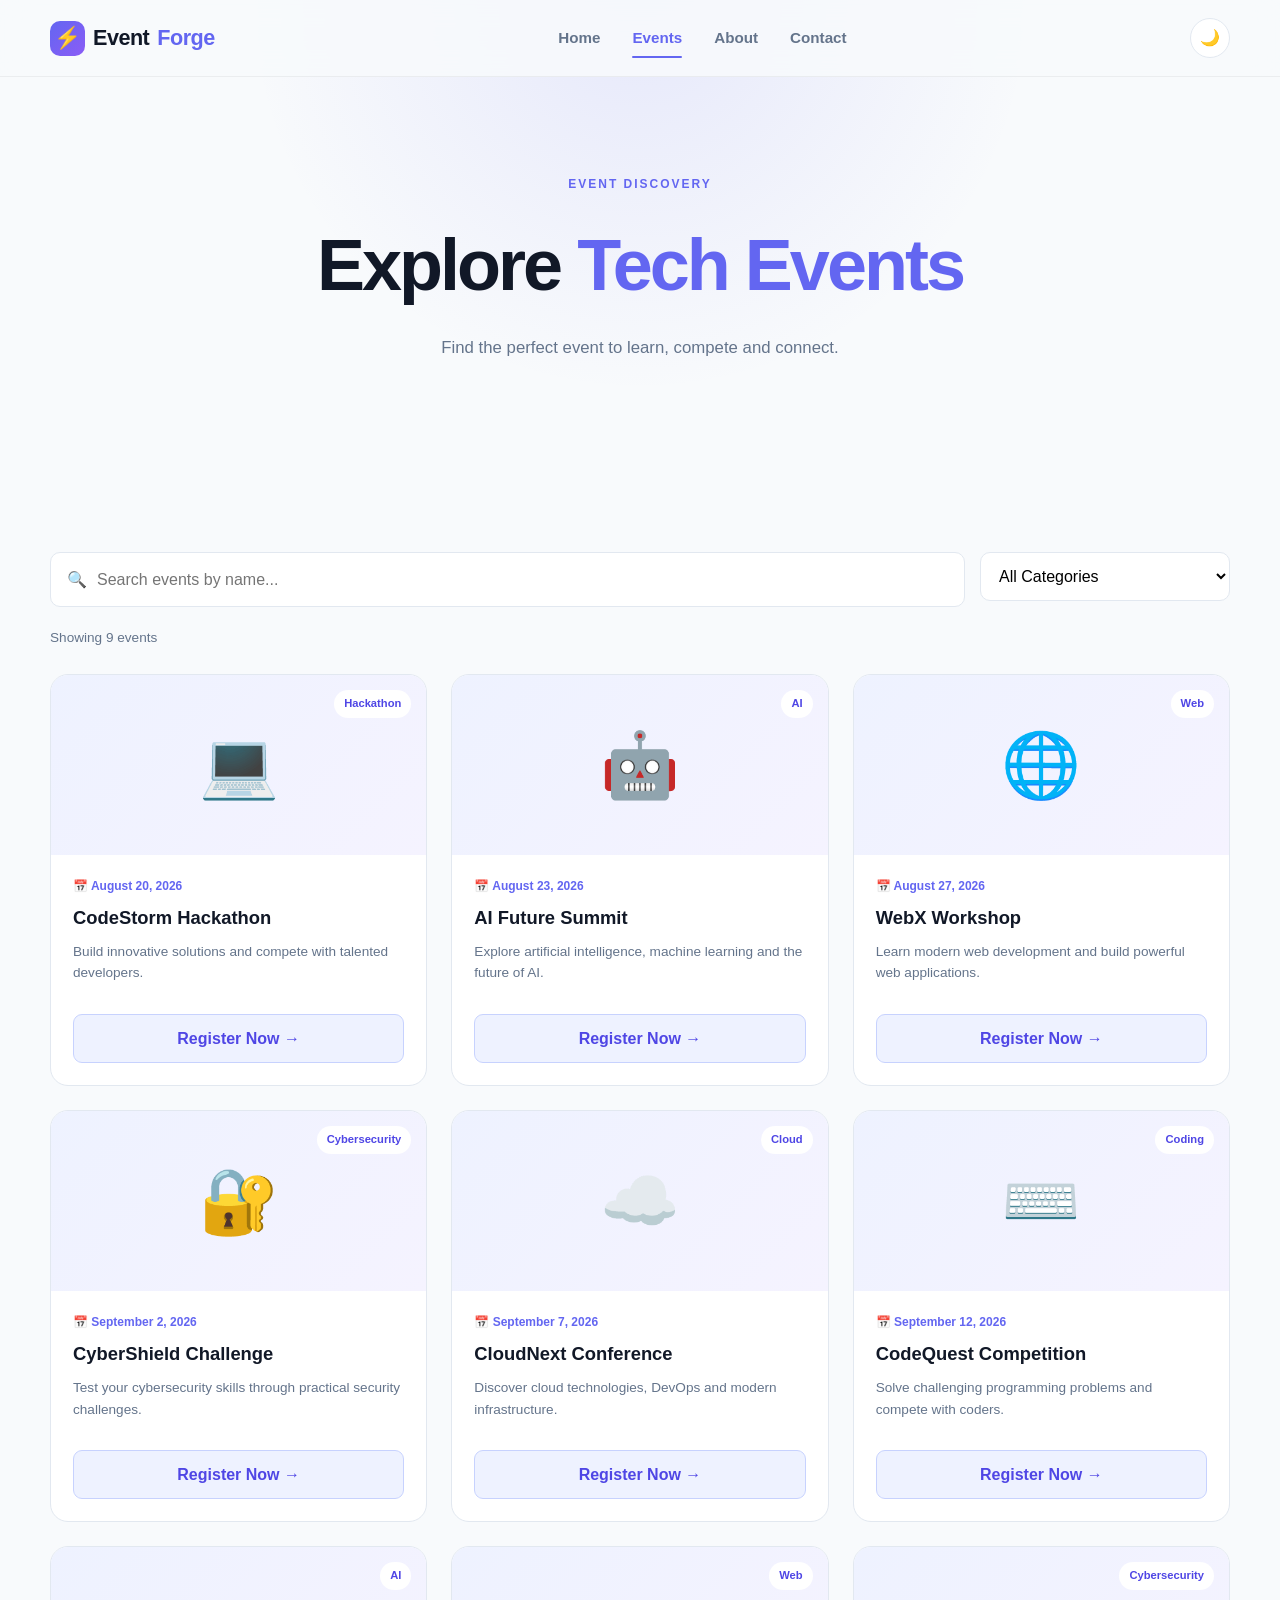
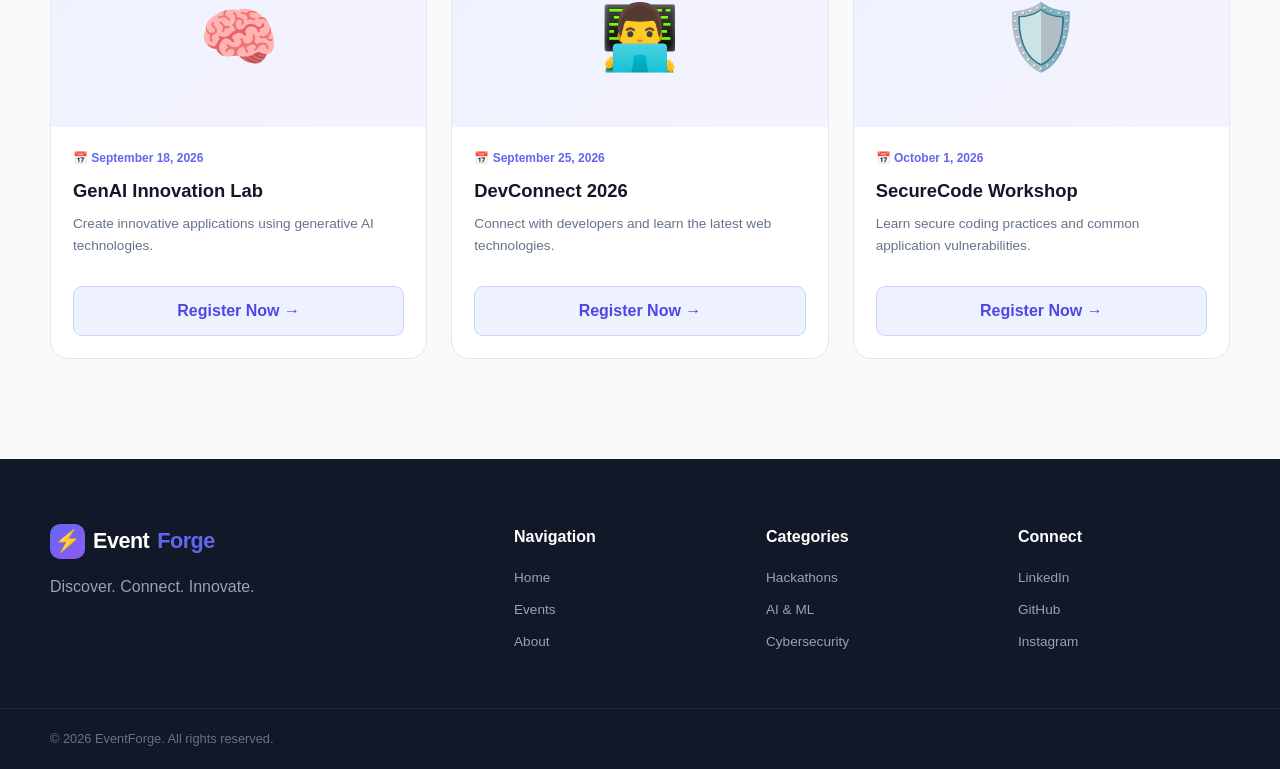
==== events.html @ 26159d92 "completly updated the UI of the website." ====
<!DOCTYPE html>
<html lang="en">

<head>

    <meta charset="UTF-8">

    <meta
        name="viewport"
        content="width=device-width, initial-scale=1.0">

    <title>Events | EventForge</title>

    <link rel="stylesheet" href="css/styles.css">
    <link rel="stylesheet" href="css/responsive.css">

</head>

<body>

    <!-- HEADER -->

    <header class="header">

        <div class="container nav-container">

            <a href="index.html" class="logo">
                <span class="logo-icon">⚡</span>
                Event<span>Forge</span>
            </a>

            <nav class="navbar" id="navbar">

                <a href="index.html" class="nav-link">
                    Home
                </a>

                <a href="events.html" class="nav-link active">
                    Events
                </a>

                <a href="index.html#about" class="nav-link">
                    About
                </a>

                <a href="index.html#contact" class="nav-link">
                    Contact
                </a>

            </nav>

            <div class="nav-actions">

                <button
                    class="theme-btn"
                    id="themeToggle">
                    🌙
                </button>

                <button
                    class="menu-btn"
                    id="menuBtn">
                    ☰
                </button>

            </div>

        </div>

    </header>


    <main>

        <!-- PAGE HERO -->

        <section class="page-hero">

            <div class="container">

                <span class="section-label">
                    EVENT DISCOVERY
                </span>

                <h1>
                    Explore <span>Tech Events</span>
                </h1>

                <p>
                    Find the perfect event to learn, compete and connect.
                </p>

            </div>

        </section>


        <!-- EVENTS -->

        <section class="events-section section">

            <div class="container">

                <!-- SEARCH -->

                <div class="event-controls">

                    <div class="search-box">

                        <span>🔍</span>

                        <input
                            type="text"
                            id="searchInput"
                            placeholder="Search events by name...">

                    </div>


                    <div class="filter-box">

                        <select id="categoryFilter">

                            <option value="all">
                                All Categories
                            </option>

                            <option value="Hackathon">
                                Hackathon
                            </option>

                            <option value="AI">
                                AI & ML
                            </option>

                            <option value="Web">
                                Web Development
                            </option>

                            <option value="Cybersecurity">
                                Cybersecurity
                            </option>

                            <option value="Cloud">
                                Cloud Computing
                            </option>

                            <option value="Coding">
                                Coding
                            </option>

                        </select>

                    </div>

                </div>


                <div class="results-info">

                    <p id="resultsCount">
                        Showing events
                    </p>

                </div>


                <div
                    class="event-grid full-events"
                    id="eventsContainer">

                    <!-- Events loaded using JavaScript -->

                </div>


                <div
                    class="no-events"
                    id="noEvents"
                    style="display:none;">

                    <div>
                        🔍
                    </div>

                    <h3>
                        No events found
                    </h3>

                    <p>
                        Try another search or category.
                    </p>

                </div>

            </div>

        </section>

    </main>


    <!-- REGISTRATION MODAL -->

    <div
        class="modal"
        id="registrationModal">

        <div class="modal-content">

            <button
                class="modal-close"
                id="closeModal">
                ×
            </button>

            <div class="modal-header">

                <span class="modal-icon">
                    📝
                </span>

                <h2>
                    Register for Event
                </h2>

                <p id="selectedEvent">
                    Event Registration
                </p>

            </div>


            <form id="registrationForm">

                <input
                    type="hidden"
                    id="eventName"
                    name="eventName">


                <div class="form-group">

                    <label for="name">
                        Full Name
                    </label>

                    <input
                        type="text"
                        id="name"
                        name="name"
                        placeholder="Enter your full name">

                    <small class="error" id="nameError"></small>

                </div>


                <div class="form-group">

                    <label for="email">
                        Email Address
                    </label>

                    <input
                        type="email"
                        id="email"
                        name="email"
                        placeholder="Enter your email">

                    <small class="error" id="emailError"></small>

                </div>


                <div class="form-group">

                    <label for="college">
                        College
                    </label>

                    <input
                        type="text"
                        id="college"
                        name="college"
                        placeholder="Enter your college name">

                    <small class="error" id="collegeError"></small>

                </div>


                <div class="form-group">

                    <label for="eventSelection">
                        Select Event
                    </label>

                    <select id="eventSelection">

                        <option value="">
                            Select an event
                        </option>

                    </select>

                    <small class="error" id="eventError"></small>

                </div>


                <button
                    type="submit"
                    class="btn btn-primary form-submit">

                    Complete Registration →

                </button>

            </form>


            <div
                class="success-message"
                id="successMessage">

                <div class="success-icon">
                    ✓
                </div>

                <h3>
                    Registration Successful!
                </h3>

                <p>
                    You have successfully registered for the event.
                </p>

                <button
                    class="btn btn-primary"
                    id="successClose">

                    Done

                </button>

            </div>

        </div>

    </div>


    <!-- FOOTER -->

    <footer class="footer">

        <div class="container footer-grid">

            <div class="footer-brand">

                <a href="index.html" class="logo">
                    <span class="logo-icon">⚡</span>
                    Event<span>Forge</span>
                </a>

                <p>
                    Discover. Connect. Innovate.
                </p>

            </div>


            <div class="footer-column">

                <h4>Navigation</h4>

                <a href="index.html">
                    Home
                </a>

                <a href="events.html">
                    Events
                </a>

                <a href="index.html#about">
                    About
                </a>

            </div>


            <div class="footer-column">

                <h4>Categories</h4>

                <a href="#">Hackathons</a>
                <a href="#">AI & ML</a>
                <a href="#">Cybersecurity</a>

            </div>


            <div class="footer-column">

                <h4>Connect</h4>

                <a href="#">LinkedIn</a>
                <a href="#">GitHub</a>
                <a href="#">Instagram</a>

            </div>

        </div>


        <div class="footer-bottom">

            <div class="container">

                <p>
                    © 2026 EventForge. All rights reserved.
                </p>

            </div>

        </div>

    </footer>


    <script src="js/events.js"></script>
    <script src="js/registration.js"></script>
    <script src="js/script.js"></script>

</body>
</html>
---- css/styles.css ----
/* ==========================================
   EVENTFORGE
   MAIN STYLESHEET
========================================== */


/* ==========================================
   RESET
========================================== */

* {
    margin: 0;
    padding: 0;
    box-sizing: border-box;
}


html {
    scroll-behavior: smooth;
}


body {
    font-family:
        Inter,
        Arial,
        Helvetica,
        sans-serif;

    background: #f8fafc;

    color: #111827;

    line-height: 1.6;

    transition:
        background 0.3s ease,
        color 0.3s ease;
}


body.modal-open {
    overflow: hidden;
}


a {
    text-decoration: none;
    color: inherit;
}


button,
input,
select {
    font: inherit;
}


button {
    cursor: pointer;
}


img {
    max-width: 100%;
    display: block;
}


/* ==========================================
   CONTAINER
========================================== */

.container {
    width: min(
        1180px,
        calc(100% - 40px)
    );

    margin: auto;
}


/* ==========================================
   HEADER
========================================== */

.header {
    position: fixed;

    top: 0;
    left: 0;

    width: 100%;

    z-index: 1000;

    background: rgba(
        248,
        250,
        252,
        0.88
    );

    backdrop-filter: blur(15px);

    border-bottom:
        1px solid rgba(
            0,
            0,
            0,
            0.05
        );

    transition: 0.3s ease;
}


.header.scrolled {
    box-shadow:
        0 8px 30px rgba(
            0,
            0,
            0,
            0.08
        );
}


.nav-container {
    height: 76px;

    display: flex;

    align-items: center;

    justify-content: space-between;

    gap: 30px;
}


/* ==========================================
   LOGO
========================================== */

.logo {
    display: flex;

    align-items: center;

    gap: 8px;

    font-size: 1.35rem;

    font-weight: 800;

    letter-spacing: -0.5px;
}


.logo span:last-child {
    color: #6366f1;
}


.logo-icon {
    width: 35px;

    height: 35px;

    display: grid;

    place-items: center;

    border-radius: 10px;

    color: white;

    background:
        linear-gradient(
            135deg,
            #6366f1,
            #8b5cf6
        );
}


/* ==========================================
   NAVIGATION
========================================== */

.navbar {
    display: flex;

    align-items: center;

    gap: 32px;
}


.nav-link {
    position: relative;

    font-size: 0.95rem;

    font-weight: 600;

    color: #64748b;

    transition: 0.25s ease;
}


.nav-link:hover,
.nav-link.active {
    color: #6366f1;
}


.nav-link.active::after {
    content: "";

    position: absolute;

    left: 0;

    bottom: -8px;

    width: 100%;

    height: 2px;

    border-radius: 10px;

    background: #6366f1;
}


.nav-actions {
    display: flex;

    align-items: center;

    gap: 12px;
}


.theme-btn {
    width: 40px;

    height: 40px;

    border: 1px solid #e2e8f0;

    border-radius: 50%;

    background: white;

    transition: 0.25s ease;
}


.theme-btn:hover {
    transform: rotate(15deg);
}


.nav-register {
    padding:
        10px 18px;

    border-radius: 9px;

    color: white;

    font-size: 0.9rem;

    font-weight: 700;

    background:
        linear-gradient(
            135deg,
            #6366f1,
            #8b5cf6
        );
}


.menu-btn {
    display: none;

    border: none;

    background: none;

    font-size: 1.5rem;
}


/* ==========================================
   HERO
========================================== */

.hero {
    position: relative;

    min-height: 720px;

    padding-top: 76px;

    display: flex;

    align-items: center;

    overflow: hidden;
}


.hero-background {
    position: absolute;

    inset: 0;

    background:
        radial-gradient(
            circle at 10% 20%,
            rgba(
                99,
                102,
                241,
                0.13
            ),
            transparent 30%
        ),

        radial-gradient(
            circle at 85% 40%,
            rgba(
                139,
                92,
                246,
                0.13
            ),
            transparent 30%
        );
}


.hero-container {
    position: relative;

    display: grid;

    grid-template-columns:
        1.1fr
        0.9fr;

    align-items: center;

    gap: 70px;
}


.hero-badge {
    display: inline-flex;

    padding:
        7px 13px;

    margin-bottom: 20px;

    border:
        1px solid
        rgba(
            99,
            102,
            241,
            0.2
        );

    border-radius: 30px;

    background:
        rgba(
            99,
            102,
            241,
            0.07
        );

    color: #6366f1;

    font-size: 0.8rem;

    font-weight: 700;
}


.hero h1 {
    max-width: 700px;

    font-size:
        clamp(
            3rem,
            6vw,
            5.5rem
        );

    line-height: 0.98;

    letter-spacing: -4px;

    margin-bottom: 25px;
}


.hero h1 span {
    display: block;

    color: #6366f1;
}


.hero-content > p {
    max-width: 570px;

    margin-bottom: 30px;

    color: #64748b;

    font-size: 1.1rem;
}


.hero-buttons {
    display: flex;

    align-items: center;

    gap: 14px;

    margin-bottom: 45px;
}


.btn {
    display: inline-flex;

    justify-content: center;

    align-items: center;

    gap: 8px;

    padding:
        13px 22px;

    border-radius: 10px;

    border: none;

    font-weight: 700;

    transition:
        transform 0.25s ease,
        box-shadow 0.25s ease;
}


.btn:hover {
    transform: translateY(-2px);
}


.btn-primary {
    color: white;

    background:
        linear-gradient(
            135deg,
            #6366f1,
            #8b5cf6
        );

    box-shadow:
        0 10px 25px
        rgba(
            99,
            102,
            241,
            0.22
        );
}


.btn-secondary {
    background: white;

    border:
        1px solid #e2e8f0;

    color: #334155;
}


.btn-light {
    background: white;

    color: #6366f1;
}


/* ==========================================
   STATS
========================================== */

.hero-stats {
    display: flex;

    gap: 40px;
}


.stat {
    display: flex;

    flex-direction: column;
}


.stat strong {
    font-size: 1.5rem;
}


.stat span {
    color: #64748b;

    font-size: 0.85rem;
}


/* ==========================================
   HERO VISUAL
========================================== */

.hero-card {
    position: relative;

    height: 480px;

    display: grid;

    place-items: center;
}


.hero-circle {
    width: 310px;

    height: 310px;

    display: grid;

    place-items: center;

    border-radius: 50%;

    background:
        linear-gradient(
            135deg,
            #6366f1,
            #8b5cf6
        );

    box-shadow:
        0 40px 90px
        rgba(
            99,
            102,
            241,
            0.25
        );

    animation:
        float 5s ease-in-out infinite;
}


.circle-content {
    width: 220px;

    height: 220px;

    display: flex;

    flex-direction: column;

    align-items: center;

    justify-content: center;

    border-radius: 50%;

    background: #111827;

    color: white;

    box-shadow:
        inset 0 0 30px
        rgba(
            255,
            255,
            255,
            0.08
        );
}


.circle-content span {
    font-size: 3rem;

    margin-bottom: 8px;
}


.circle-content strong {
    letter-spacing: 5px;
}


.circle-content small {
    letter-spacing: 3px;

    color: #a5b4fc;
}


.floating-card {
    position: absolute;

    z-index: 2;

    display: flex;

    align-items: center;

    gap: 12px;

    padding: 14px 18px;

    border-radius: 15px;

    background: white;

    box-shadow:
        0 20px 50px
        rgba(
            15,
            23,
            42,
            0.12
        );

    animation:
        float 4s ease-in-out infinite;
}


.floating-card span {
    font-size: 1.6rem;
}


.floating-card div {
    display: flex;

    flex-direction: column;
}


.floating-card strong {
    font-size: 0.9rem;
}


.floating-card small {
    color: #64748b;

    font-size: 0.72rem;
}


.card-one {
    top: 70px;

    left: 0;
}


.card-two {
    right: 0;

    bottom: 75px;

    animation-delay: 1s;
}


@keyframes float {

    0%,
    100% {
        transform: translateY(0);
    }

    50% {
        transform: translateY(-12px);
    }

}


/* ==========================================
   SECTIONS
========================================== */

.section {
    padding:
        100px 0;
}


.section-heading {
    text-align: center;

    margin-bottom: 55px;
}


.section-heading-row {
    display: flex;

    align-items: flex-end;

    justify-content: space-between;

    text-align: left;
}


.section-label {
    color: #6366f1;

    font-size: 0.75rem;

    font-weight: 800;

    letter-spacing: 2px;
}


.section-heading h2,
.about-content h2 {
    margin-top: 10px;

    font-size:
        clamp(
            2rem,
            4vw,
            3.2rem
        );

    line-height: 1.1;

    letter-spacing: -1.5px;
}


.section-heading h2 span,
.about-content h2 span,
.cta-box h2 span {
    color: #6366f1;
}


.section-heading p {
    max-width: 600px;

    margin:
        15px auto 0;

    color: #64748b;
}


/* ==========================================
   HIGHLIGHTS
========================================== */

.highlights {
    background: white;
}


.highlight-grid {
    display: grid;

    grid-template-columns:
        repeat(4, 1fr);

    gap: 20px;
}


.highlight-card {
    padding: 28px;

    border:
        1px solid #e2e8f0;

    border-radius: 18px;

    background: white;

    transition:
        transform 0.3s ease,
        box-shadow 0.3s ease;
}


.highlight-card:hover {
    transform: translateY(-6px);

    box-shadow:
        0 20px 50px
        rgba(
            15,
            23,
            42,
            0.08
        );
}


.highlight-icon {
    width: 50px;

    height: 50px;

    display: grid;

    place-items: center;

    margin-bottom: 20px;

    border-radius: 13px;

    background:
        #eef2ff;

    font-size: 1.4rem;
}


.highlight-card h3 {
    margin-bottom: 8px;

    font-size: 1.05rem;
}


.highlight-card p {
    color: #64748b;

    font-size: 0.9rem;
}


/* ==========================================
   EVENT CARDS
========================================== */

.event-grid {
    display: grid;

    grid-template-columns:
        repeat(3, 1fr);

    gap: 24px;
}


.event-card {
    overflow: hidden;

    border:
        1px solid #e2e8f0;

    border-radius: 18px;

    background: white;

    transition:
        transform 0.3s ease,
        box-shadow 0.3s ease;
}


.event-card:hover {
    transform: translateY(-6px);

    box-shadow:
        0 20px 50px
        rgba(
            15,
            23,
            42,
            0.1
        );
}


.event-image {
    position: relative;

    height: 180px;

    display: grid;

    place-items: center;

    background:
        linear-gradient(
            135deg,
            #eef2ff,
            #f5f3ff
        );
}


.event-icon {
    font-size: 4rem;
}


.event-category {
    position: absolute;

    top: 15px;

    right: 15px;

    padding:
        5px 10px;

    border-radius: 20px;

    color: #4f46e5;

    background: white;

    font-size: 0.7rem;

    font-weight: 700;
}


.event-content {
    padding: 22px;
}


.event-date {
    margin-bottom: 7px;

    color: #6366f1;

    font-size: 0.75rem;

    font-weight: 700;
}


.event-content h3 {
    margin-bottom: 8px;

    font-size: 1.15rem;
}


.event-content p {
    min-height: 55px;

    margin-bottom: 18px;

    color: #64748b;

    font-size: 0.85rem;
}


.event-register {
    width: 100%;

    padding: 11px;

    border:
        1px solid #c7d2fe;

    border-radius: 9px;

    color: #4f46e5;

    background: #eef2ff;

    font-weight: 700;

    transition: 0.25s ease;
}


.event-register:hover {
    color: white;

    background: #6366f1;
}


.view-all {
    color: #6366f1;

    font-weight: 700;

    font-size: 0.9rem;
}


/* ==========================================
   ABOUT
========================================== */

.about {
    background: white;
}


.about-container {
    display: grid;

    grid-template-columns:
        1fr 1fr;

    align-items: center;

    gap: 80px;
}


.about-visual {
    min-height: 420px;

    display: grid;

    place-items: center;

    border-radius: 25px;

    background:
        linear-gradient(
            135deg,
            #6366f1,
            #8b5cf6
        );
}


.about-box {
    width: 70%;

    padding: 40px;

    border:
        1px solid
        rgba(
            255,
            255,
            255,
            0.15
        );

    border-radius: 20px;

    background:
        rgba(
            255,
            255,
            255,
            0.08
        );

    color: white;

    backdrop-filter: blur(10px);
}


.about-symbol {
    font-size: 3rem;

    display: block;

    margin-bottom: 20px;
}


.about-box h3 {
    font-size: 1.8rem;

    line-height: 1.2;
}


.about-content > p {
    margin-top: 18px;

    color: #64748b;
}


.about-list {
    display: flex;

    flex-direction: column;

    gap: 12px;

    margin:
        25px 0;
}


.about-list div {
    display: flex;

    align-items: center;

    gap: 10px;

    font-weight: 600;
}


.about-list span {
    width: 25px;

    height: 25px;

    display: grid;

    place-items: center;

    border-radius: 50%;

    color: #4f46e5;

    background: #eef2ff;

    font-size: 0.7rem;
}


/* ==========================================
   CTA
========================================== */

.cta-box {
    display: flex;

    align-items: center;

    justify-content: space-between;

    gap: 30px;

    padding: 55px;

    border-radius: 25px;

    background:
        linear-gradient(
            135deg,
            #6366f1,
            #8b5cf6
        );

    color: white;

    box-shadow:
        0 25px 60px
        rgba(
            99,
            102,
            241,
            0.2
        );
}


.cta-box .section-label {
    color: #ddd6fe;
}


.cta-box h2 {
    margin-top: 10px;

    max-width: 600px;

    font-size:
        clamp(
            2rem,
            4vw,
            3rem
        );

    line-height: 1.1;
}


.cta-box h2 span {
    color: #ddd6fe;
}


.cta-box p {
    margin-top: 12px;

    color: #e0e7ff;
}


/* ==========================================
   PAGE HERO
========================================== */

.page-hero {
    padding:
        170px 0 90px;

    text-align: center;

    background:
        radial-gradient(
            circle at 50% 0%,
            rgba(
                99,
                102,
                241,
                0.12
            ),
            transparent 50%
        );
}


.page-hero h1 {
    margin:
        12px 0;

    font-size:
        clamp(
            2.5rem,
            6vw,
            4.5rem
        );

    letter-spacing: -3px;
}


.page-hero h1 span {
    color: #6366f1;
}


.page-hero p {
    color: #64748b;

    font-size: 1.05rem;
}


/* ==========================================
   SEARCH CONTROLS
========================================== */

.event-controls {
    display: grid;

    grid-template-columns:
        1fr
        250px;

    gap: 15px;

    margin-bottom: 20px;
}


.search-box {
    display: flex;

    align-items: center;

    gap: 10px;

    padding:
        0 16px;

    border:
        1px solid #e2e8f0;

    border-radius: 10px;

    background: white;
}


.search-box input {
    width: 100%;

    padding: 14px 0;

    outline: none;

    border: none;

    background: transparent;
}


.filter-box select {
    width: 100%;

    padding: 14px;

    border:
        1px solid #e2e8f0;

    border-radius: 10px;

    outline: none;

    background: white;
}


.results-info {
    margin-bottom: 25px;

    color: #64748b;

    font-size: 0.85rem;
}


.full-events {
    grid-template-columns:
        repeat(3, 1fr);
}


/* ==========================================
   NO EVENTS
========================================== */

.no-events {
    padding: 70px 20px;

    text-align: center;
}


.no-events > div {
    font-size: 3rem;
}


.no-events h3 {
    margin-top: 10px;
}


.no-events p {
    color: #64748b;
}


/* ==========================================
   MODAL
========================================== */

.modal {
    position: fixed;

    inset: 0;

    z-index: 2000;

    display: flex;

    align-items: center;

    justify-content: center;

    padding: 20px;

    background:
        rgba(
            15,
            23,
            42,
            0.65
        );

    opacity: 0;

    visibility: hidden;

    transition: 0.3s ease;
}


.modal.show {
    opacity: 1;

    visibility: visible;
}


.modal-content {
    position: relative;

    width: min(
        500px,
        100%
    );

    max-height: 90vh;

    overflow-y: auto;

    padding: 35px;

    border-radius: 20px;

    background: white;

    transform: translateY(20px);

    transition: 0.3s ease;
}


.modal.show .modal-content {
    transform: translateY(0);
}


.modal-close {
    position: absolute;

    top: 15px;

    right: 15px;

    width: 35px;

    height: 35px;

    border: none;

    border-radius: 50%;

    background: #f1f5f9;

    font-size: 1.3rem;
}


.modal-header {
    text-align: center;

    margin-bottom: 25px;
}


.modal-icon {
    font-size: 2.5rem;
}


.modal-header h2 {
    margin-top: 8px;
}


.modal-header p {
    color: #6366f1;

    font-size: 0.85rem;
}


.form-group {
    margin-bottom: 18px;
}


.form-group label {
    display: block;

    margin-bottom: 7px;

    font-size: 0.85rem;

    font-weight: 700;
}


.form-group input,
.form-group select {
    width: 100%;

    padding: 12px 14px;

    border:
        1px solid #e2e8f0;

    border-radius: 9px;

    outline: none;

    background: white;
}


.form-group input:focus,
.form-group select:focus {
    border-color: #6366f1;

    box-shadow:
        0 0 0 3px
        rgba(
            99,
            102,
            241,
            0.1
        );
}


.error {
    display: block;

    margin-top: 5px;

    color: #ef4444;

    font-size: 0.72rem;
}


.form-submit {
    width: 100%;

    margin-top: 5px;
}


.success-message {
    display: none;

    text-align: center;

    padding: 20px 0;
}


.success-message.show {
    display: block;
}


.success-icon {
    width: 70px;

    height: 70px;

    display: grid;

    place-items: center;

    margin:
        0 auto 20px;

    border-radius: 50%;

    color: white;

    background: #22c55e;

    font-size: 2rem;
}


.success-message p {
    margin:
        8px 0 25px;

    color: #64748b;
}


/* ==========================================
   FOOTER
========================================== */

.footer {
    padding-top: 65px;

    background: #111827;

    color: white;
}


.footer-grid {
    display: grid;

    grid-template-columns:
        2fr
        1fr
        1fr
        1fr;

    gap: 40px;

    padding-bottom: 55px;
}


.footer-brand p {
    margin-top: 15px;

    color: #94a3b8;
}


.footer-column {
    display: flex;

    flex-direction: column;

    gap: 10px;
}


.footer-column h4 {
    margin-bottom: 8px;
}


.footer-column a {
    color: #94a3b8;

    font-size: 0.85rem;

    transition: 0.2s ease;
}


.footer-column a:hover {
    color: white;
}


.footer-bottom {
    padding:
        20px 0;

    border-top:
        1px solid
        rgba(
            255,
            255,
            255,
            0.08
        );
}


.footer-bottom p {
    color: #64748b;

    font-size: 0.8rem;
}


/* ==========================================
   DARK MODE
========================================== */

body.dark-mode {
    background: #0f172a;

    color: #f8fafc;
}


body.dark-mode .header {
    background:
        rgba(
            15,
            23,
            42,
            0.9
        );

    border-color:
        rgba(
            255,
            255,
            255,
            0.08
        );
}


body.dark-mode .nav-link {
    color: #94a3b8;
}


body.dark-mode .nav-link:hover,
body.dark-mode .nav-link.active {
    color: #a5b4fc;
}


body.dark-mode .theme-btn {
    color: white;

    background: #1e293b;

    border-color: #334155;
}


body.dark-mode .hero-content > p,
body.dark-mode .section-heading p,
body.dark-mode .page-hero p,
body.dark-mode .event-content p,
body.dark-mode .stat span,
body.dark-mode .about-content > p {
    color: #94a3b8;
}


body.dark-mode .highlights,
body.dark-mode .about {
    background: #0f172a;
}


body.dark-mode .highlight-card,
body.dark-mode .event-card {
    border-color: #1e293b;

    background: #111827;
}


body.dark-mode .highlight-card p,
body.dark-mode .event-content p {
    color: #94a3b8;
}


body.dark-mode .highlight-icon {
    background: #1e293b;
}


body.dark-mode .event-image {
    background:
        linear-gradient(
            135deg,
            #1e1b4b,
            #312e81
        );
}


body.dark-mode .event-category {
    color: #c7d2fe;

    background: #111827;
}


body.dark-mode .event-register {
    color: #c7d2fe;

    border-color: #3730a3;

    background: #1e1b4b;
}


body.dark-mode .event-register:hover {
    color: white;

    background: #6366f1;
}


body.dark-mode .btn-secondary {
    color: #e2e8f0;

    background: #1e293b;

    border-color: #334155;
}


body.dark-mode .search-box,
body.dark-mode .filter-box select {
    color: white;

    background: #111827;

    border-color: #334155;
}


body.dark-mode .search-box input,
body.dark-mode .filter-box select {
    color: white;
}


body.dark-mode .search-box input::placeholder {
    color: #64748b;
}


body.dark-mode .modal-content {
    background: #111827;
}


body.dark-mode .modal-close {
    color: white;

    background: #1e293b;
}


body.dark-mode .form-group input,
body.dark-mode .form-group select {
    color: white;

    background: #0f172a;

    border-color: #334155;
}


body.dark-mode .form-group input::placeholder {
    color: #64748b;
}
---- css/responsive.css ----
/* ==========================================
   RESPONSIVE DESIGN
========================================== */


/* ==========================================
   TABLET
========================================== */

@media (max-width: 1000px) {

    .hero-container {
        grid-template-columns: 1fr;

        text-align: center;

        gap: 20px;
    }


    .hero {
        padding-top: 120px;
    }


    .hero-content > p {
        margin-left: auto;

        margin-right: auto;
    }


    .hero-buttons,
    .hero-stats {
        justify-content: center;
    }


    .hero-card {
        height: 380px;
    }


    .highlight-grid {
        grid-template-columns:
            repeat(2, 1fr);
    }


    .event-grid,
    .full-events {
        grid-template-columns:
            repeat(2, 1fr);
    }


    .about-container {
        grid-template-columns: 1fr;

        gap: 50px;
    }


    .about-visual {
        min-height: 350px;
    }


    .footer-grid {
        grid-template-columns:
            repeat(2, 1fr);
    }

}


/* ==========================================
   MOBILE
========================================== */

@media (max-width: 700px) {

    .container {
        width:
            calc(100% - 30px);
    }


    .nav-container {
        height: 68px;
    }


    .navbar {
        position: absolute;

        top: 68px;

        left: 15px;

        right: 15px;

        display: none;

        flex-direction: column;

        align-items: flex-start;

        gap: 0;

        padding: 15px;

        border-radius: 12px;

        background: white;

        box-shadow:
            0 20px 50px
            rgba(
                15,
                23,
                42,
                0.12
            );
    }


    .navbar.mobile-open {
        display: flex;
    }


    .nav-link {
        width: 100%;

        padding: 12px 5px;
    }


    .nav-link.active::after {
        display: none;
    }


    .nav-register {
        display: none;
    }


    .menu-btn {
        display: block;
    }


    .hero {
        min-height: auto;

        padding:
            120px 0 70px;
    }


    .hero h1 {
        font-size: 3rem;

        letter-spacing: -2px;
    }


    .hero-content > p {
        font-size: 0.95rem;
    }


    .hero-buttons {
        flex-direction: column;
    }


    .hero-buttons .btn {
        width: 100%;
    }


    .hero-stats {
        gap: 25px;
    }


    .hero-card {
        height: 330px;
    }


    .hero-circle {
        width: 230px;

        height: 230px;
    }


    .circle-content {
        width: 165px;

        height: 165px;
    }


    .circle-content span {
        font-size: 2rem;
    }


    .floating-card {
        padding: 10px;

        transform: scale(0.8);
    }


    .card-one {
        left: -5px;

        top: 40px;
    }


    .card-two {
        right: -5px;

        bottom: 40px;
    }


    .section {
        padding:
            70px 0;
    }


    .section-heading-row {
        flex-direction: column;

        align-items: flex-start;

        gap: 15px;
    }


    .highlight-grid {
        grid-template-columns: 1fr;
    }


    .event-grid,
    .full-events {
        grid-template-columns: 1fr;
    }


    .event-controls {
        grid-template-columns: 1fr;
    }


    .cta-box {
        flex-direction: column;

        align-items: flex-start;

        padding: 35px 25px;
    }


    .footer-grid {
        grid-template-columns: 1fr 1fr;

        gap: 35px;
    }


    .footer-brand {
        grid-column:
            span 2;
    }


    .modal-content {
        padding: 25px 20px;
    }

}


/* ==========================================
   SMALL MOBILE
========================================== */

@media (max-width: 420px) {

    .logo {
        font-size: 1.1rem;
    }


    .logo-icon {
        width: 31px;

        height: 31px;
    }


    .hero h1 {
        font-size: 2.5rem;
    }


    .hero-stats {
        gap: 15px;
    }


    .stat strong {
        font-size: 1.2rem;
    }


    .floating-card {
        display: none;
    }


    .hero-card {
        height: 270px;
    }


    .hero-circle {
        width: 210px;

        height: 210px;
    }


    .circle-content {
        width: 150px;

        height: 150px;
    }


    .footer-grid {
        grid-template-columns: 1fr;
    }


    .footer-brand {
        grid-column: auto;
    }

}


/* ==========================================
   DARK MODE MOBILE MENU
========================================== */

@media (max-width: 700px) {

    body.dark-mode .navbar {
        background: #111827;

        box-shadow:
            0 20px 50px
            rgba(
                0,
                0,
                0,
                0.3
            );
    }

}
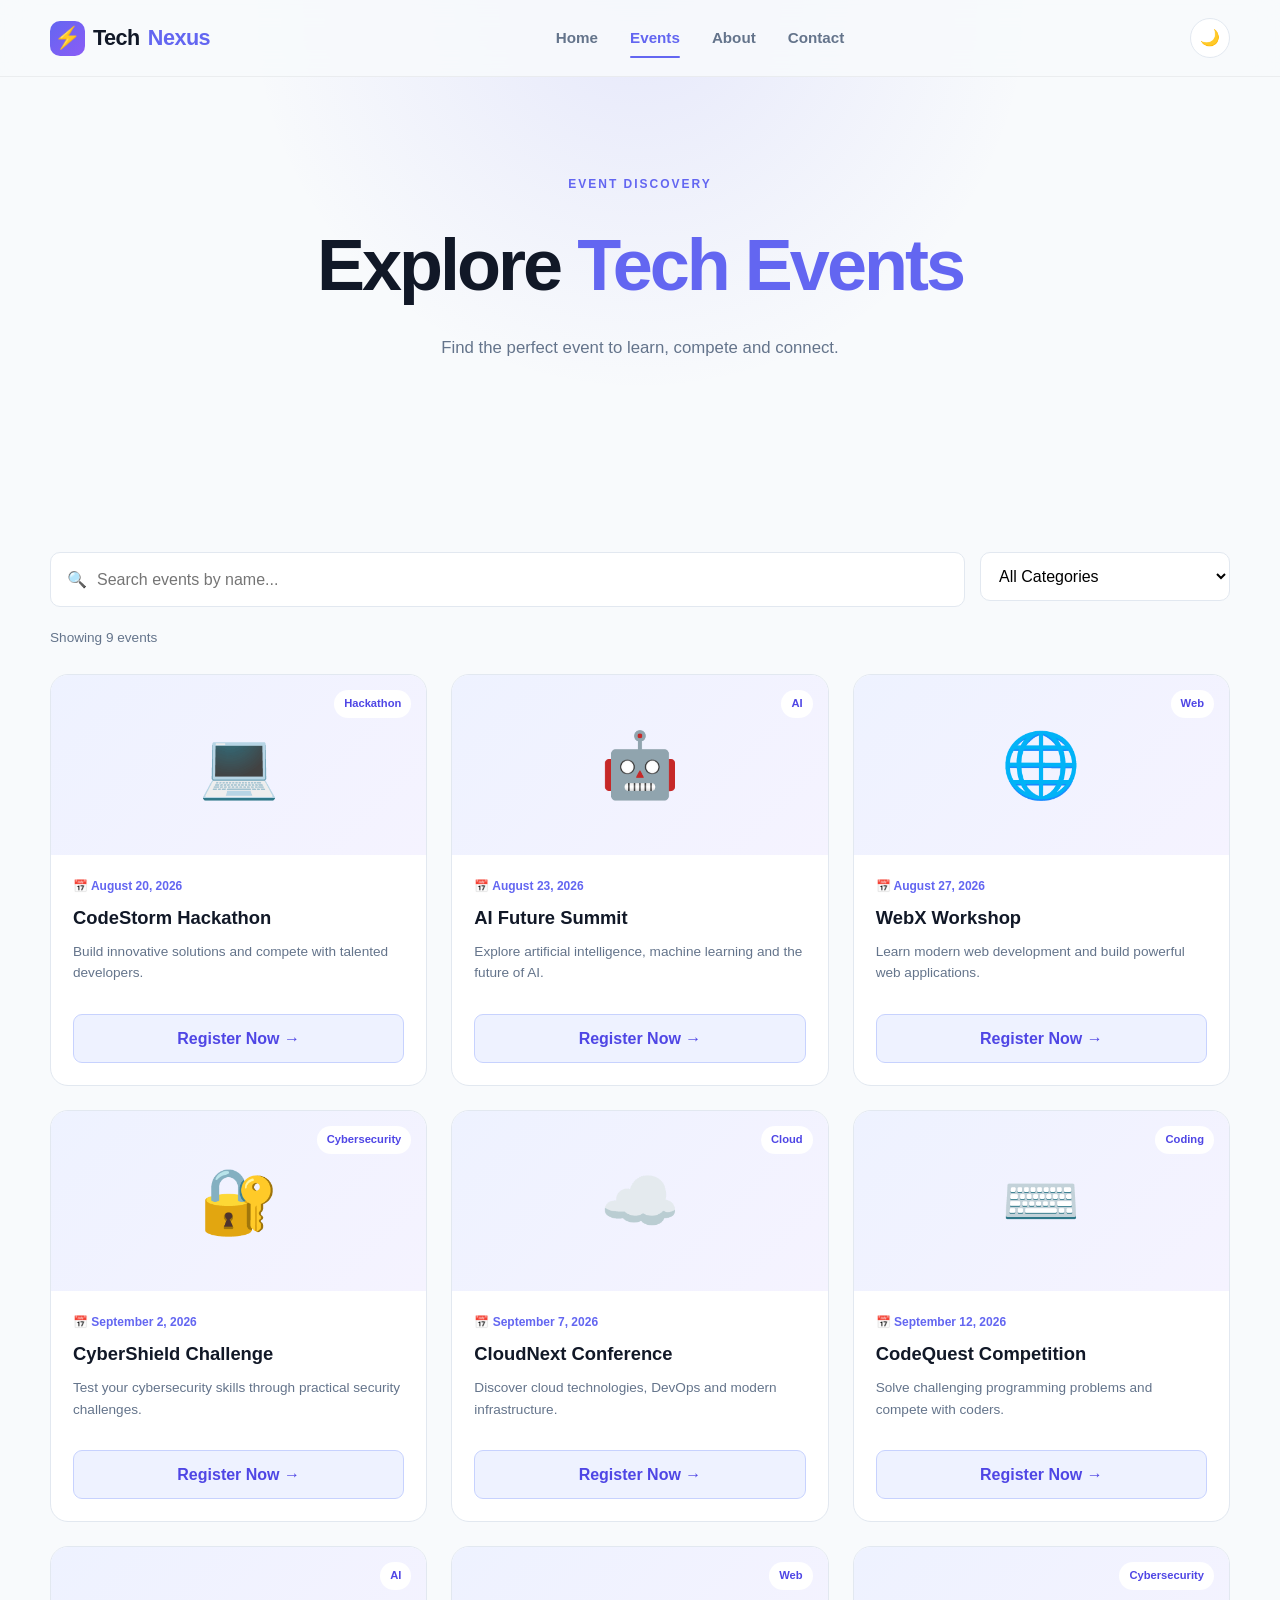
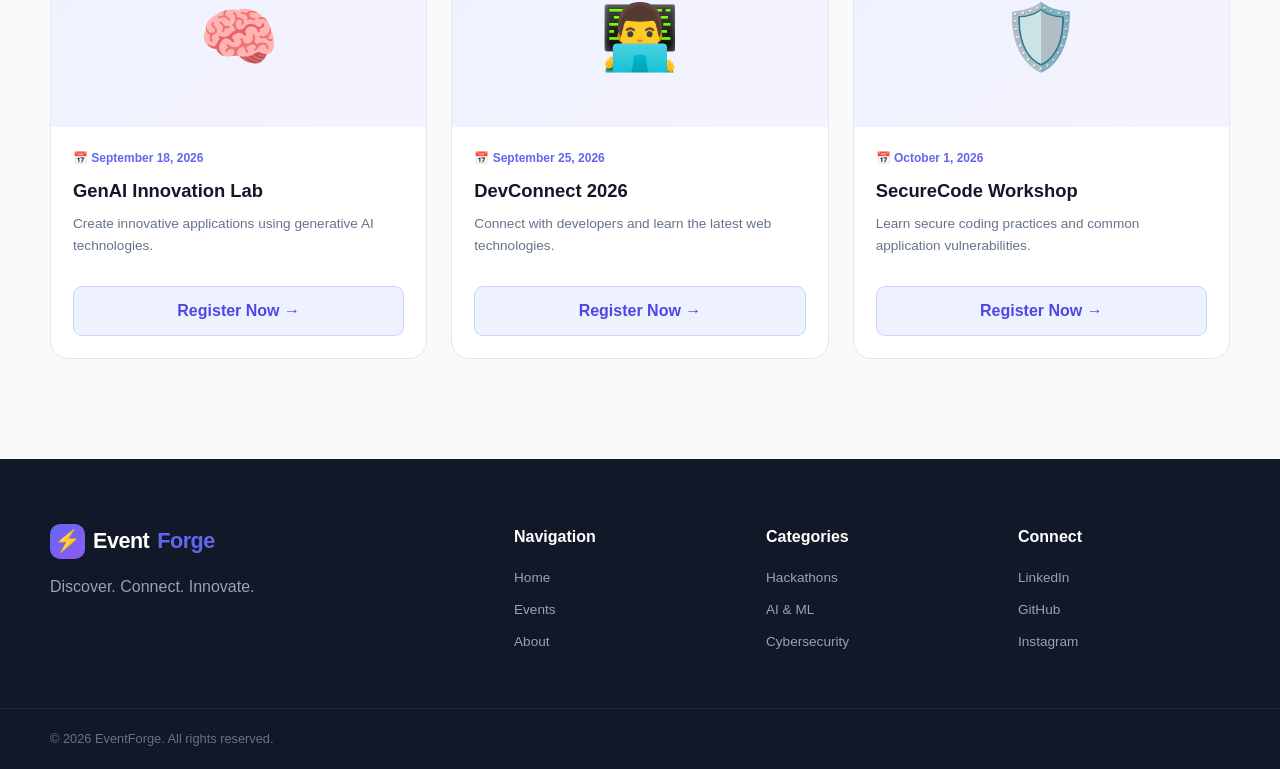
==== commit dc0026b9: "Updated the project tittles" ====
--- a/events.html
+++ b/events.html
@@ -9,7 +9,7 @@
         name="viewport"
         content="width=device-width, initial-scale=1.0">
 
-    <title>Events | EventForge</title>
+    <title>TECHNEXUS</title>
 
     <link rel="stylesheet" href="css/styles.css">
     <link rel="stylesheet" href="css/responsive.css">
@@ -26,7 +26,7 @@
 
             <a href="index.html" class="logo">
                 <span class="logo-icon">⚡</span>
-                Event<span>Forge</span>
+                Tech<span>Nexus</span>
             </a>
 
             <nav class="navbar" id="navbar">
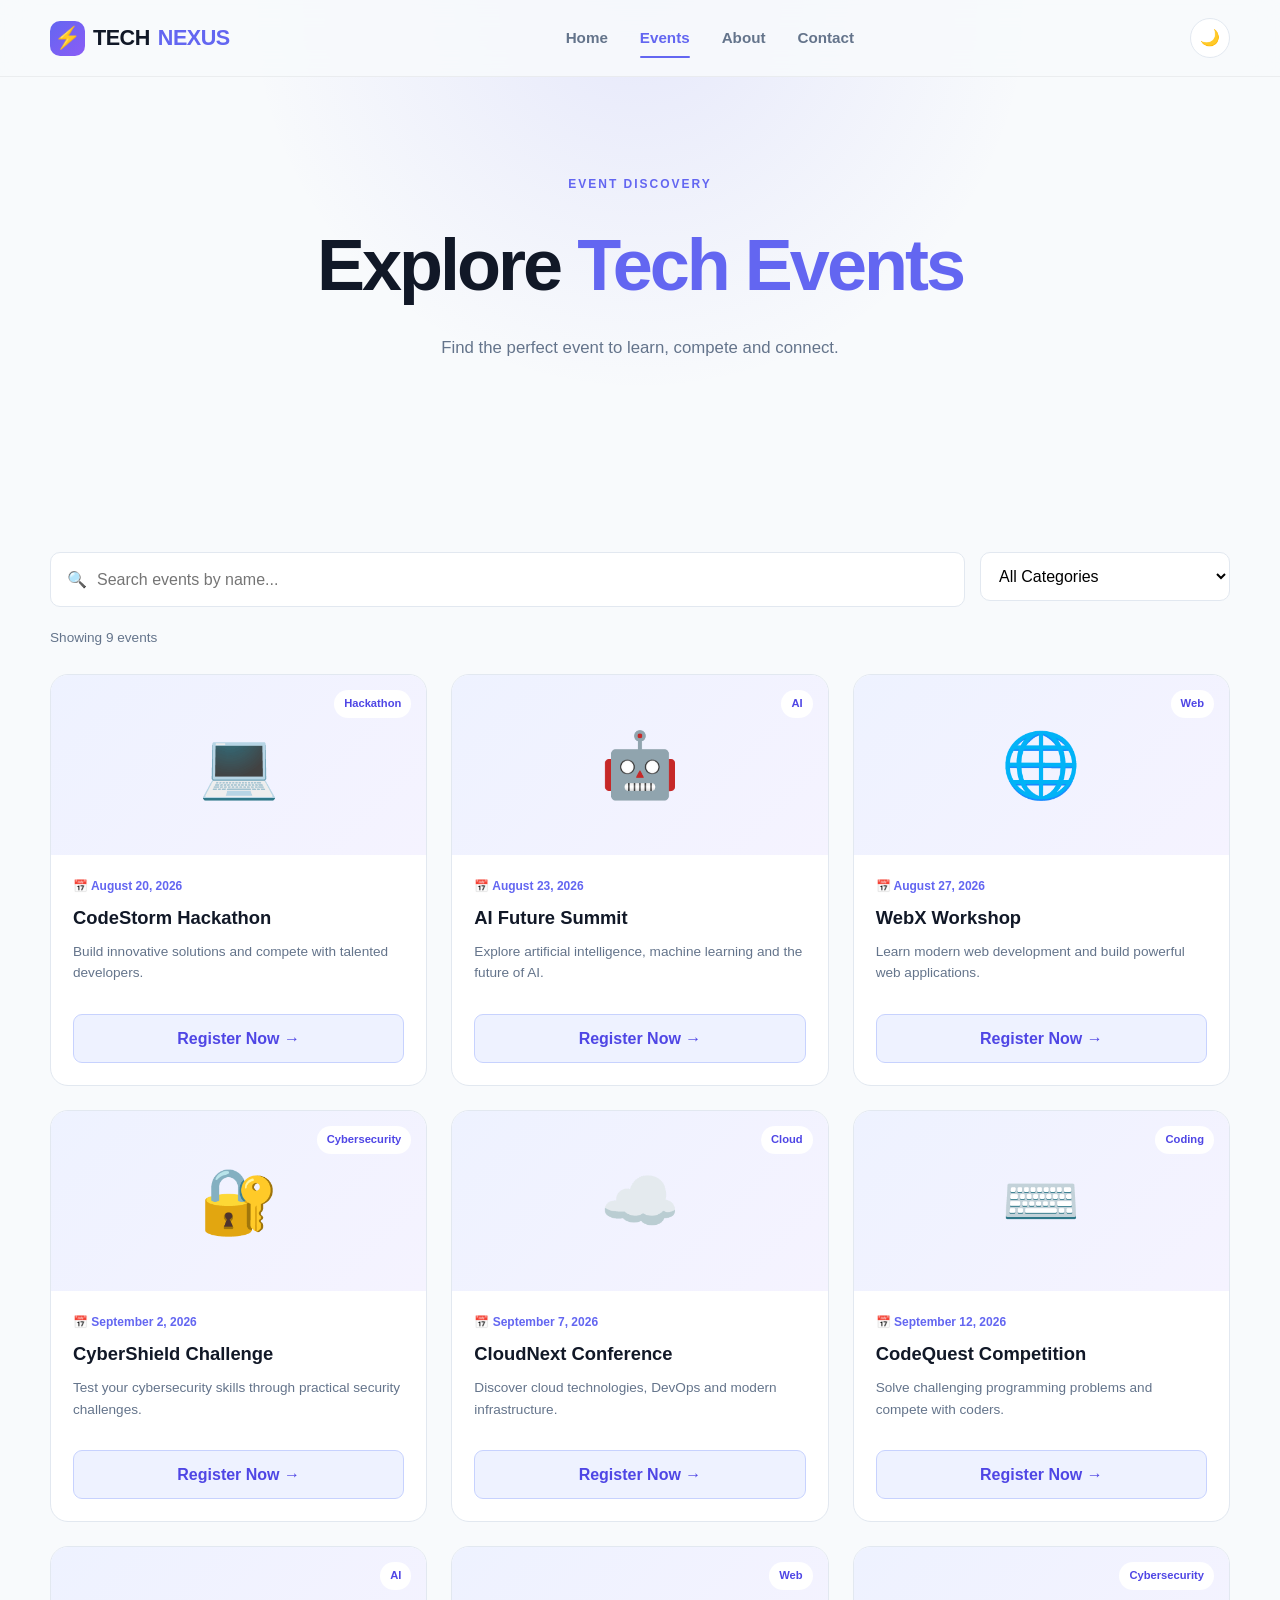
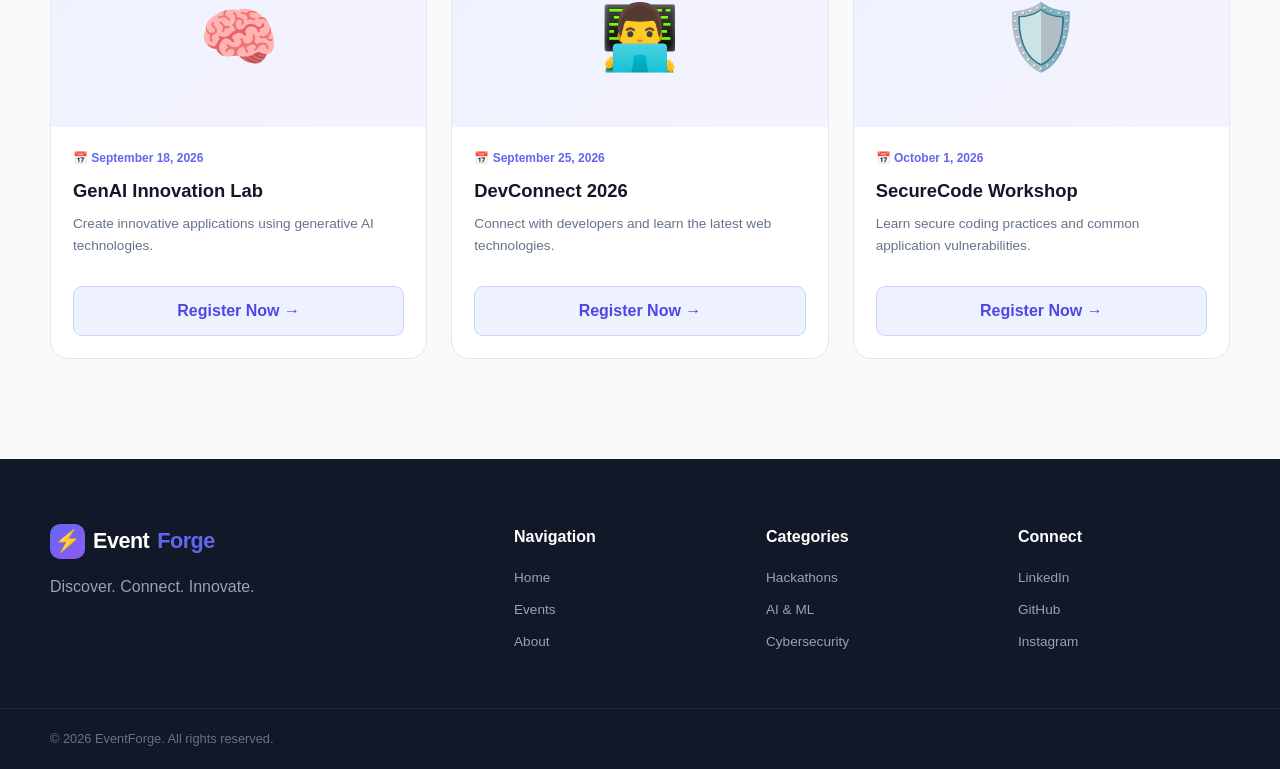
==== commit 04de1928: "Updated some functionalities and changed title in some required positions." ====
--- a/events.html
+++ b/events.html
@@ -26,7 +26,7 @@
 
             <a href="index.html" class="logo">
                 <span class="logo-icon">⚡</span>
-                Tech<span>Nexus</span>
+                TECH<span>NEXUS</span>
             </a>
 
             <nav class="navbar" id="navbar">
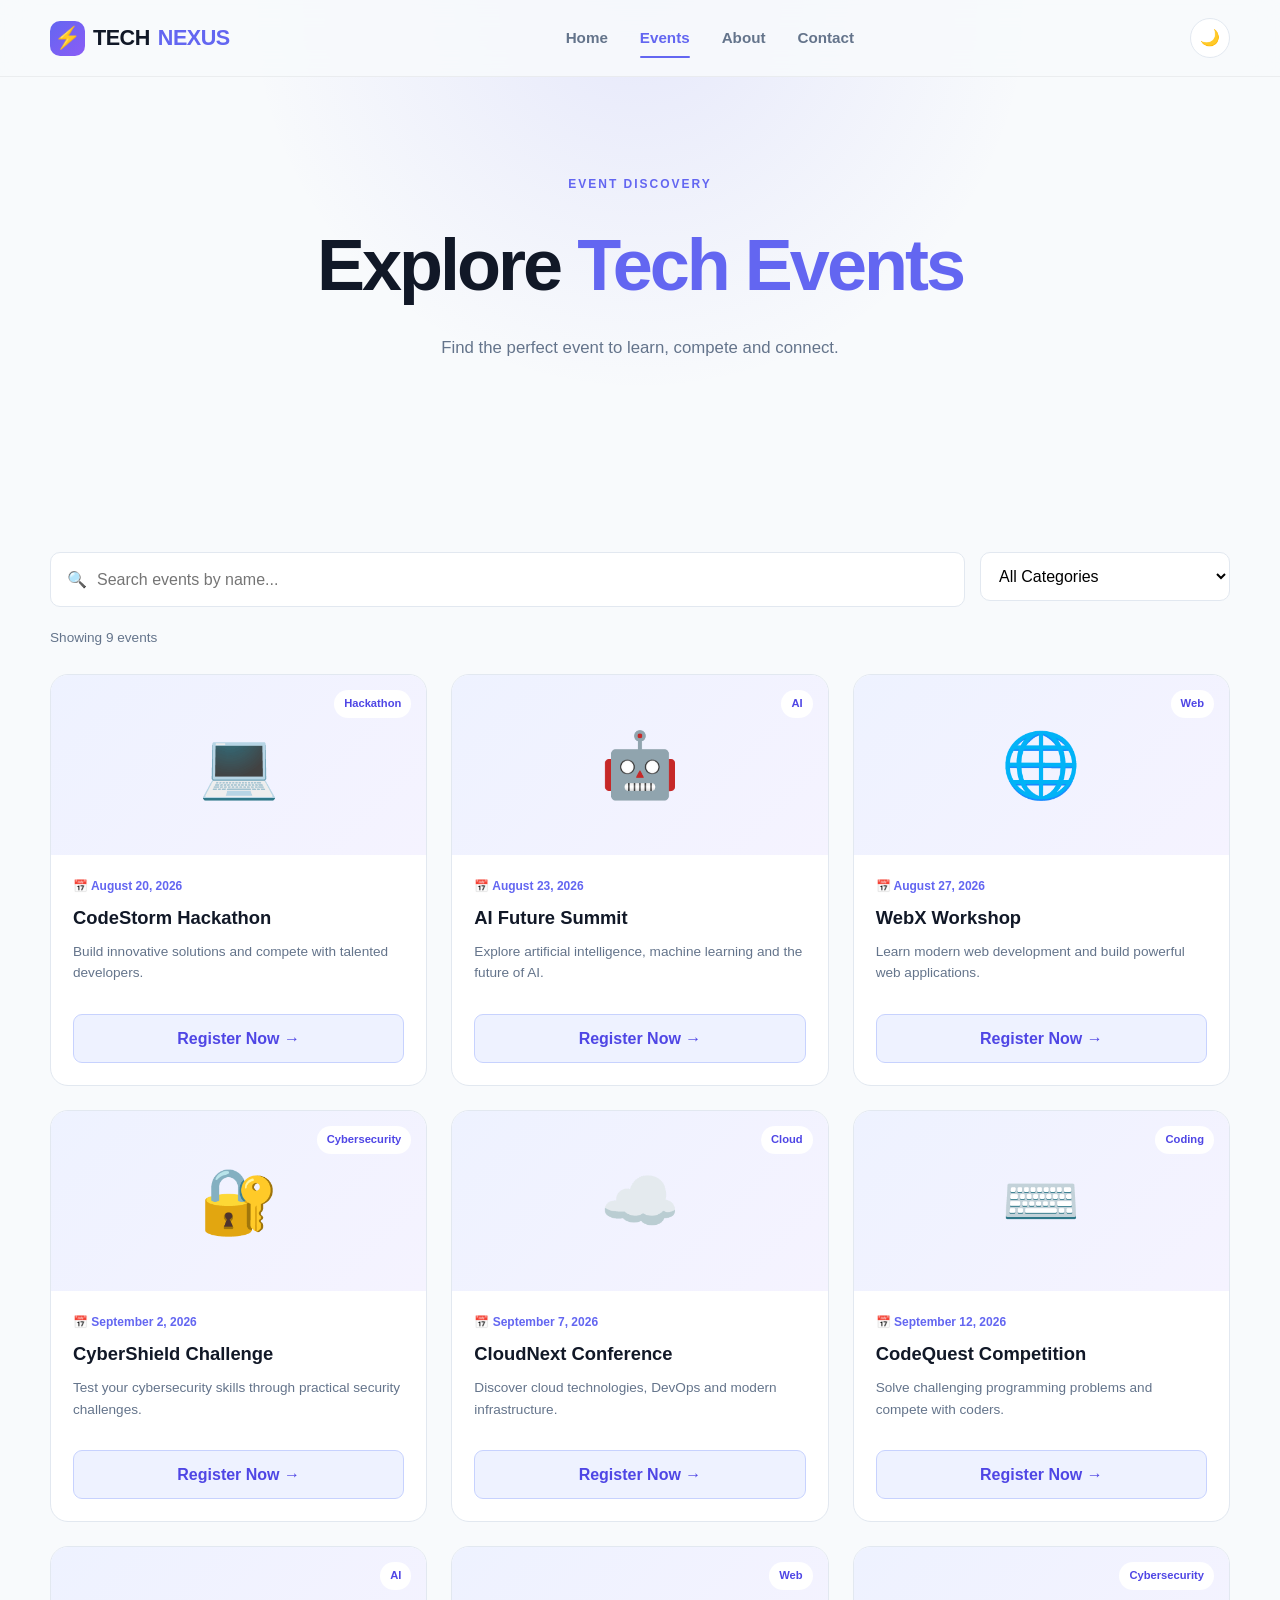
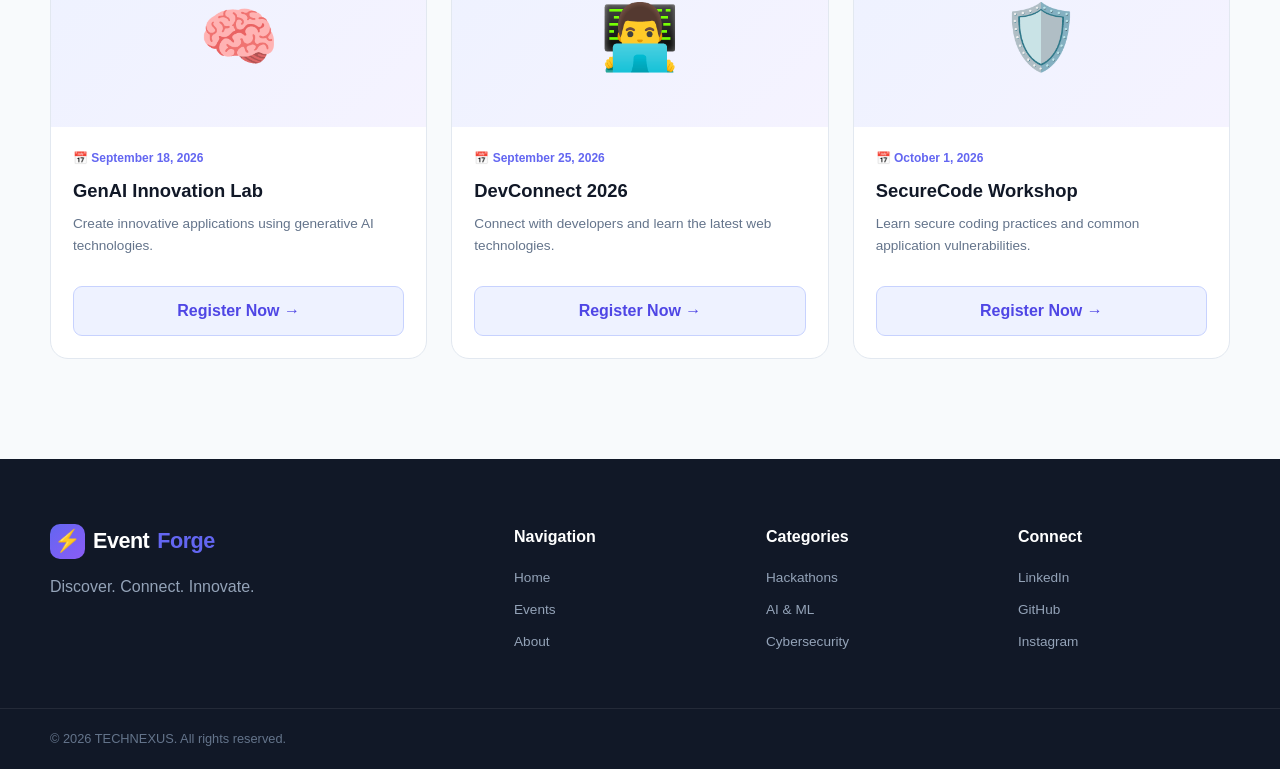
==== commit f0d3c622: "Updated the some text in footer." ====
--- a/events.html
+++ b/events.html
@@ -419,7 +419,7 @@
             <div class="container">
 
                 <p>
-                    © 2026 EventForge. All rights reserved.
+                    © 2026 TECHNEXUS. All rights reserved.
                 </p>
 
             </div>
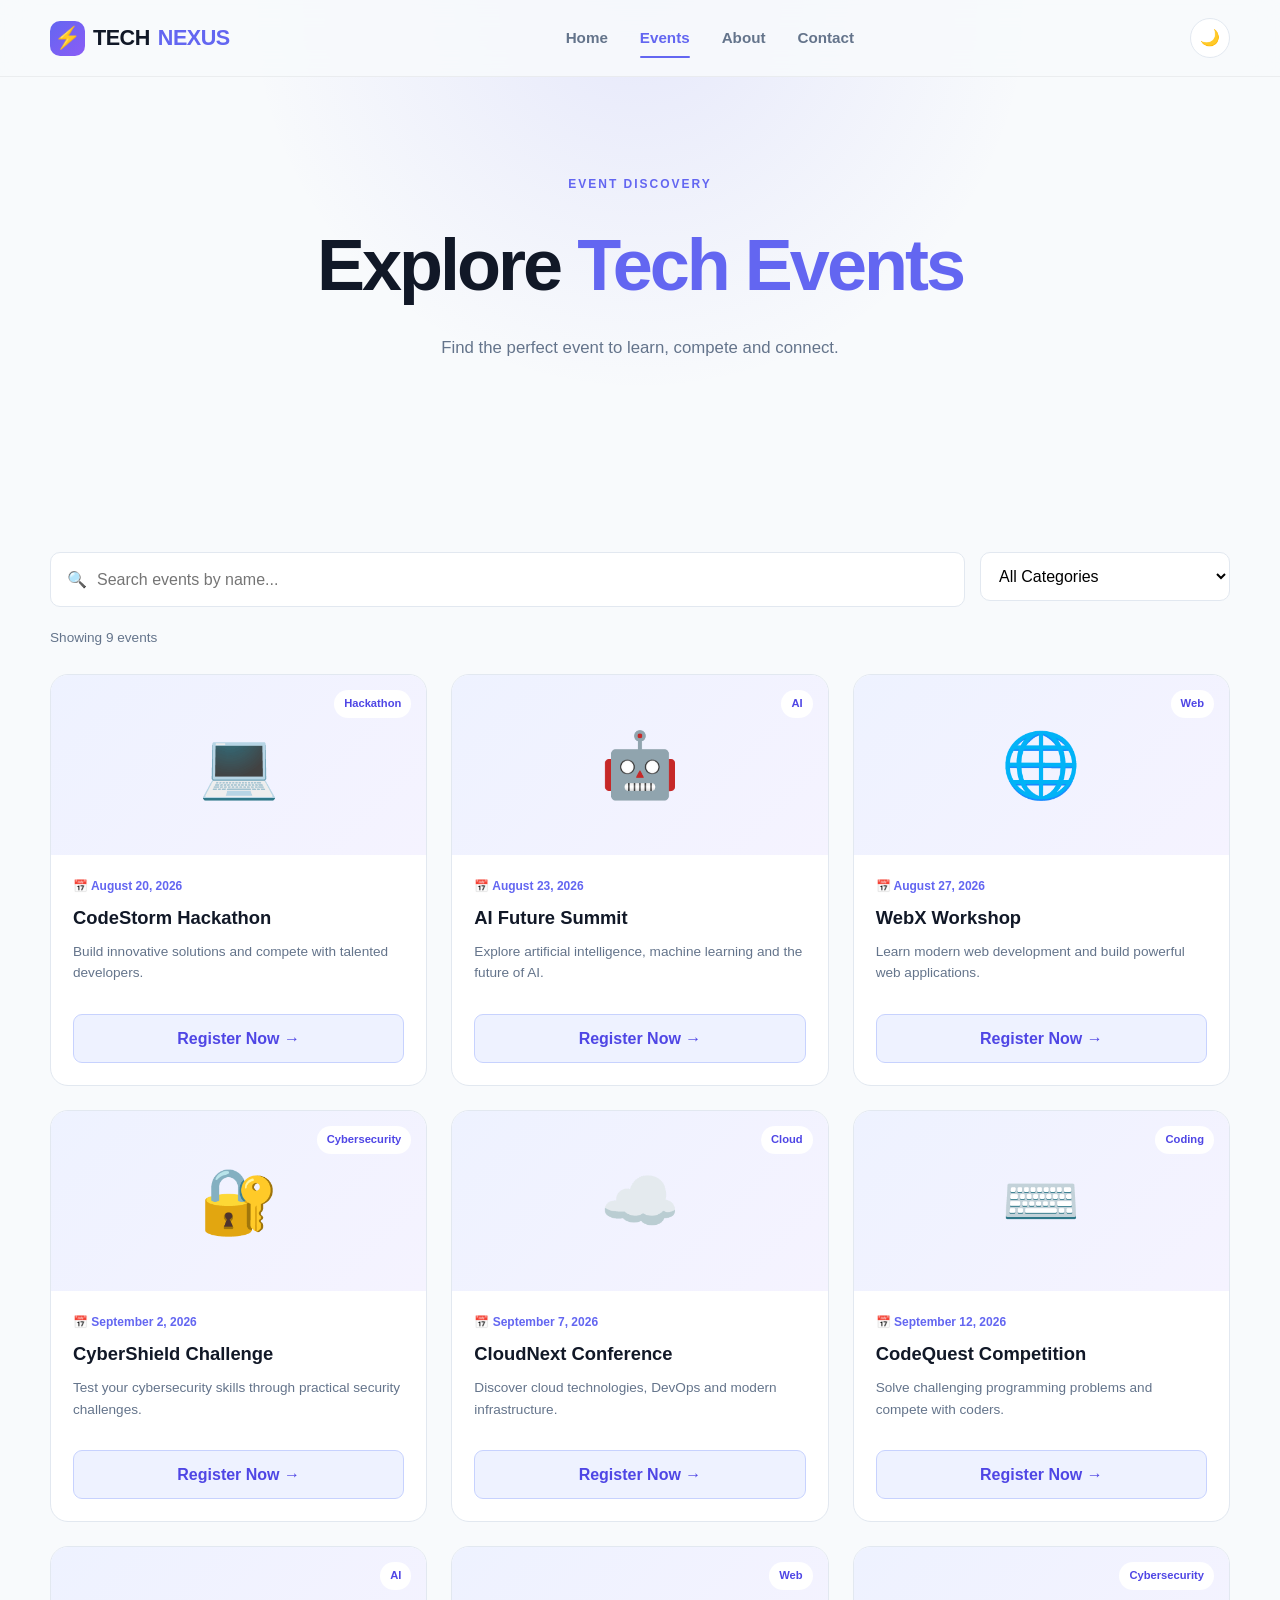
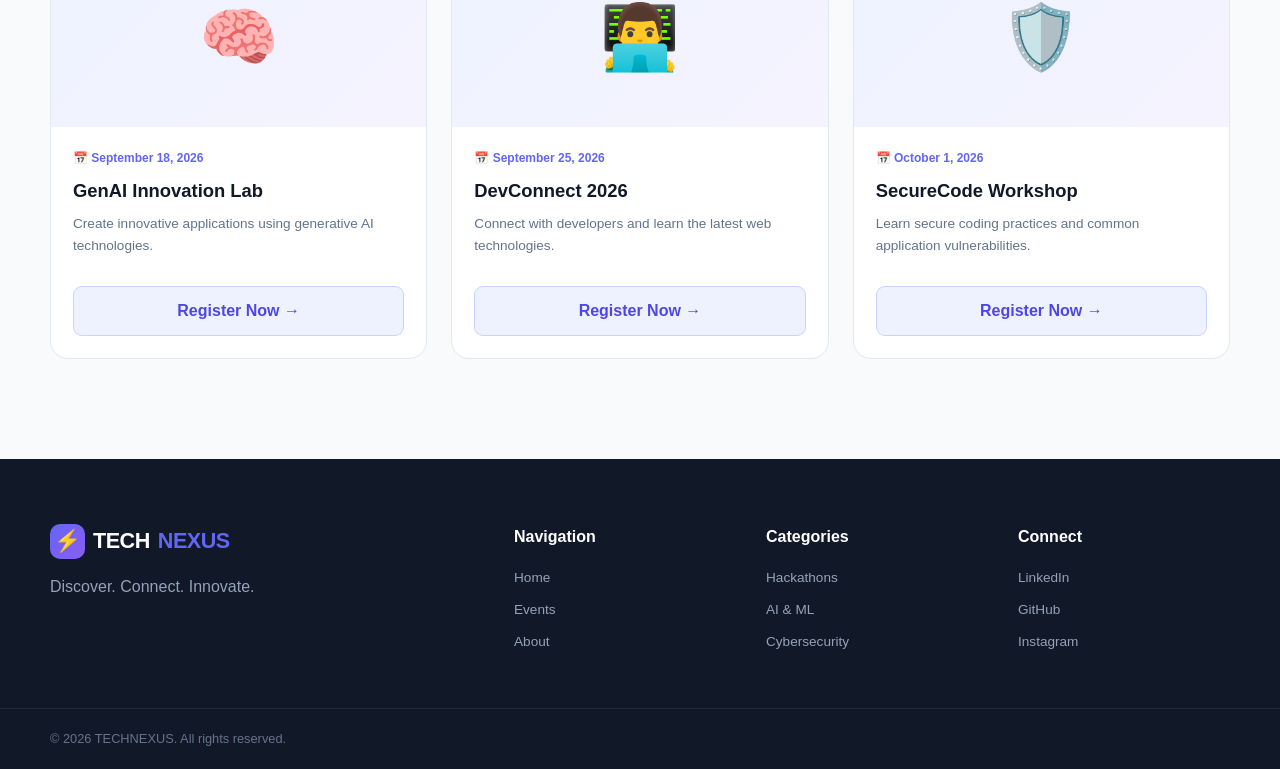
==== commit a888203b: "Updated the footer content and main body components updated." ====
--- a/events.html
+++ b/events.html
@@ -361,7 +361,7 @@
 
                 <a href="index.html" class="logo">
                     <span class="logo-icon">⚡</span>
-                    Event<span>Forge</span>
+                    TECH<span>NEXUS</span>
                 </a>
 
                 <p>
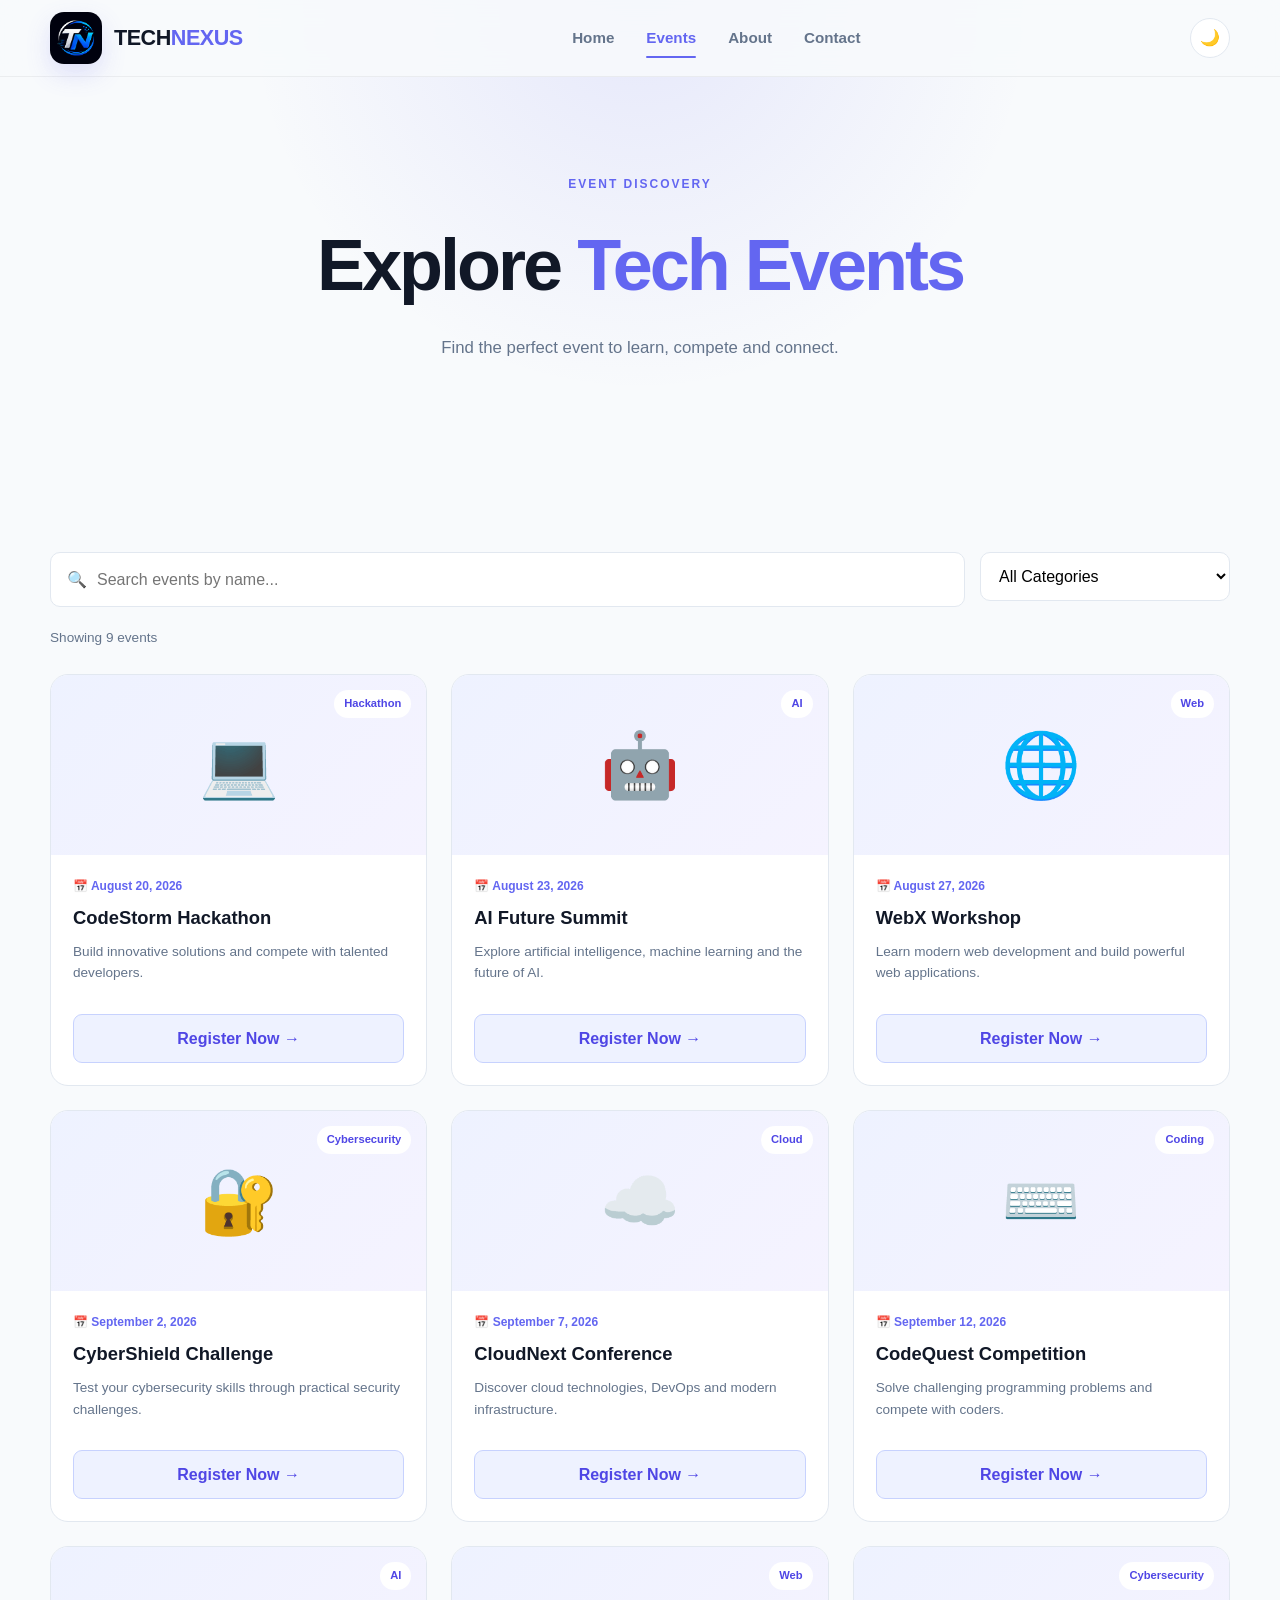
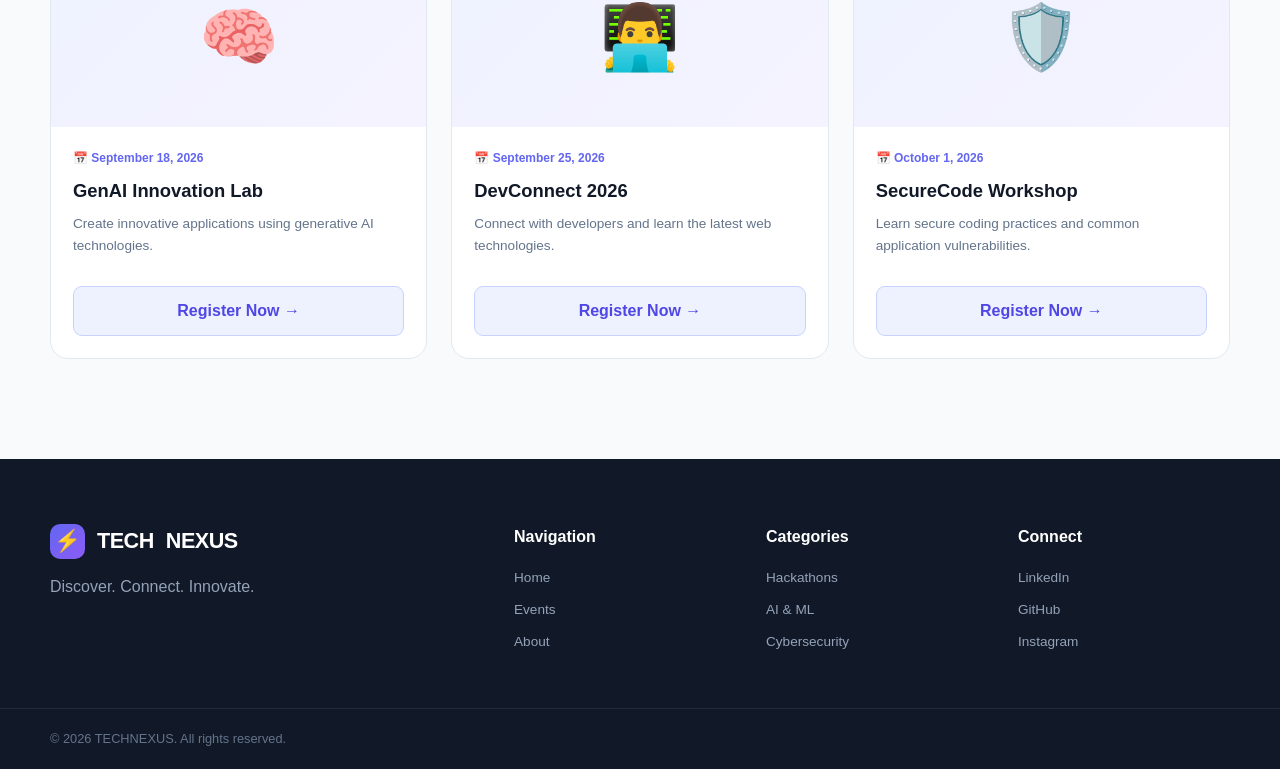
==== commit 853969d4: "Added the logo in the website." ====
--- a/events.html
+++ b/events.html
@@ -24,9 +24,13 @@
 
         <div class="container nav-container">
 
-            <a href="index.html" class="logo">
-                <span class="logo-icon">⚡</span>
-                TECH<span>NEXUS</span>
+            <a href="index.html" class="logo" aria-label="TechNexus home">
+                <img
+                    class="logo-image"
+                    src="assets/Project_logo.png"
+                    alt="TechNexus logo"
+                >
+                <span class="brand-text">TECH<span>NEXUS</span></span>
             </a>
 
             <nav class="navbar" id="navbar">
--- a/css/styles.css
+++ b/css/styles.css
@@ -150,17 +150,49 @@
 
     align-items: center;
 
-    gap: 8px;
+    gap: 12px;
 
     font-size: 1.35rem;
 
     font-weight: 800;
 
     letter-spacing: -0.5px;
-}
-
-
-.logo span:last-child {
+
+    line-height: 1;
+}
+
+
+.logo-image {
+    width: 52px;
+
+    height: 52px;
+
+    display: block;
+
+    flex-shrink: 0;
+
+    object-fit: cover;
+
+    object-position: center;
+
+    border-radius: 14px;
+
+    box-shadow:
+        0 10px 25px
+        rgba(99, 102, 241, 0.18);
+}
+
+
+.brand-text {
+    display: inline-flex;
+
+    align-items: center;
+
+    gap: 0;
+}
+
+
+.brand-text span {
     color: #6366f1;
 }
 
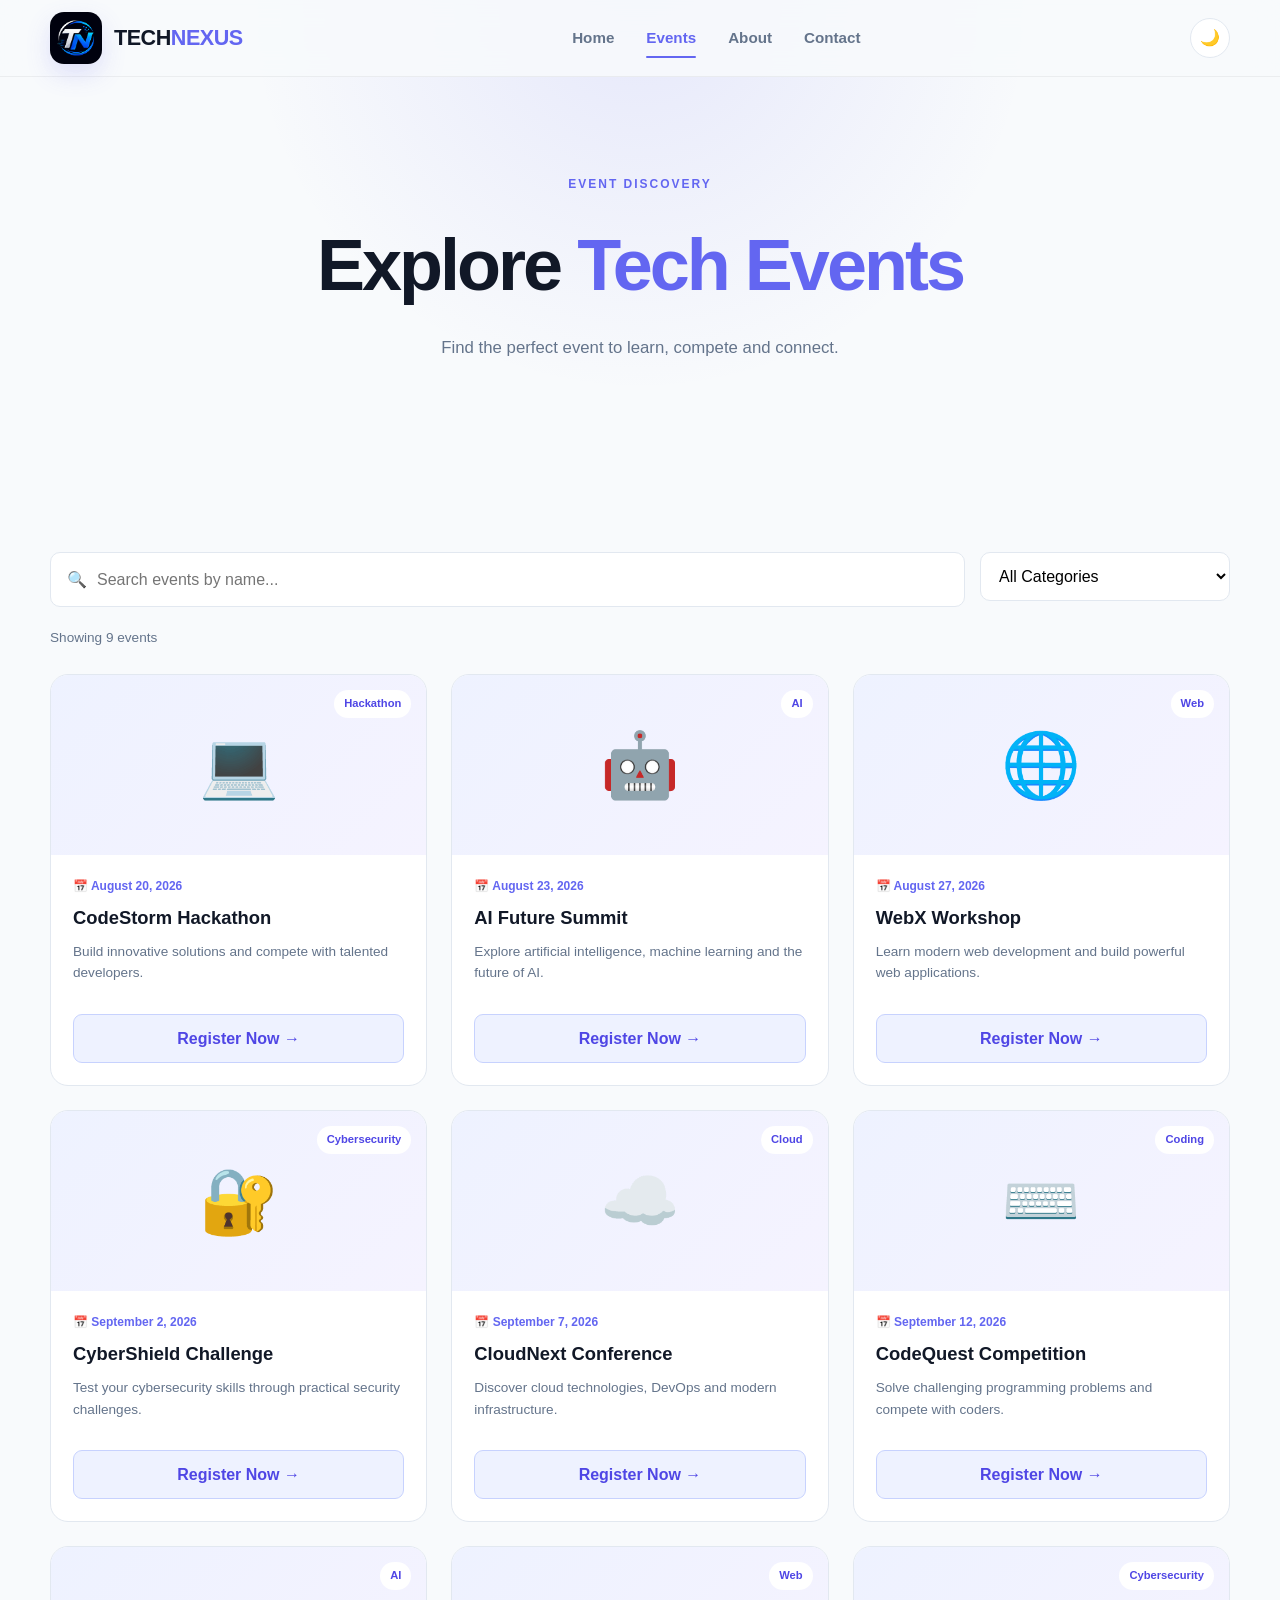
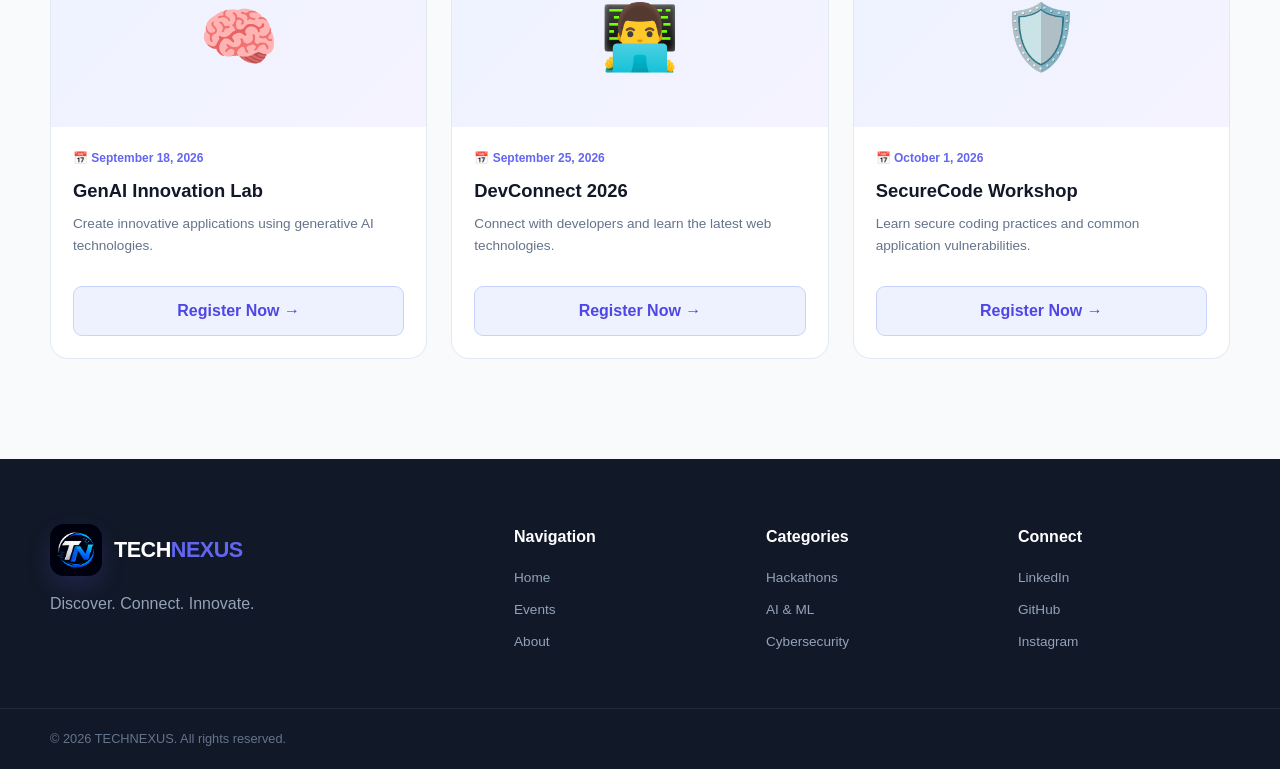
==== commit 1ed7ba01: "Added the logo in the footer position in both home and events page" ====
--- a/events.html
+++ b/events.html
@@ -10,6 +10,7 @@
         content="width=device-width, initial-scale=1.0">
 
     <title>TECHNEXUS</title>
+    <link rel="icon" type="image/png" href="assets/Project_logo.png">
 
     <link rel="stylesheet" href="css/styles.css">
     <link rel="stylesheet" href="css/responsive.css">
@@ -363,9 +364,13 @@
 
             <div class="footer-brand">
 
-                <a href="index.html" class="logo">
-                    <span class="logo-icon">⚡</span>
-                    TECH<span>NEXUS</span>
+                <a href="index.html" class="logo footer-logo">
+                    <img
+                        class="logo-image"
+                        src="assets/Project_logo.png"
+                        alt="TechNexus logo"
+                    >
+                    <span class="brand-text">TECH<span>NEXUS</span></span>
                 </a>
 
                 <p>
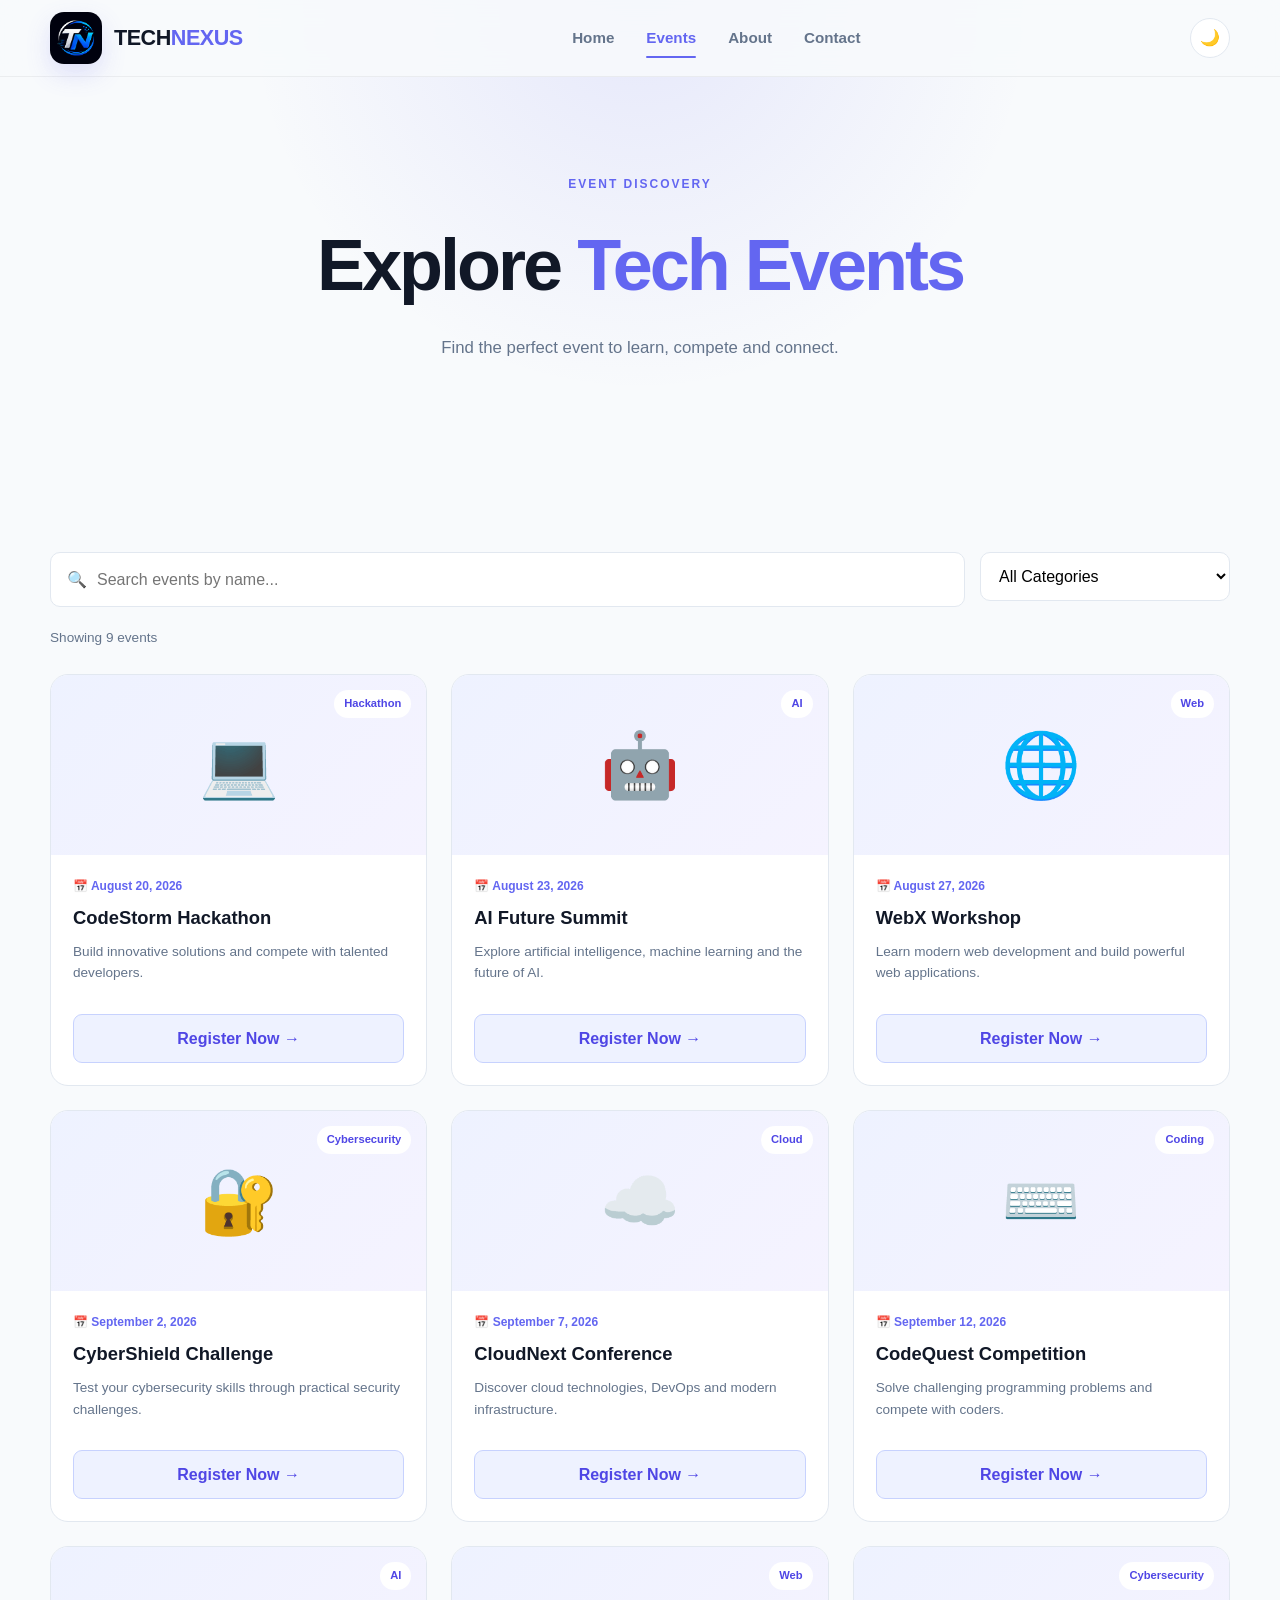
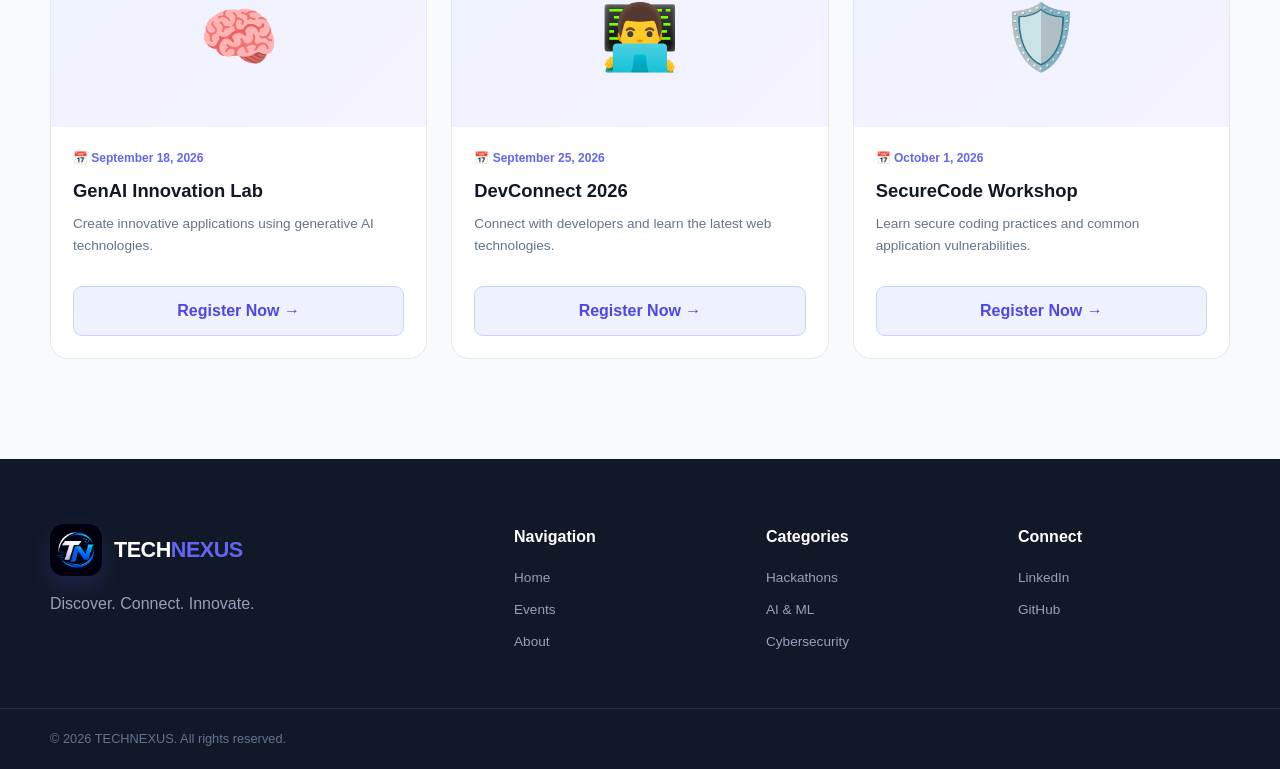
==== commit ecaf0d00: "Added the linkedin profile link in  the footer part." ====
--- a/events.html
+++ b/events.html
@@ -414,10 +414,8 @@
 
                 <h4>Connect</h4>
 
-                <a href="#">LinkedIn</a>
+                <a href="https://www.linkedin.com/in/sreenayak" target="_blank" rel="noopener noreferrer">LinkedIn</a>
                 <a href="#">GitHub</a>
-                <a href="#">Instagram</a>
-
             </div>
 
         </div>
